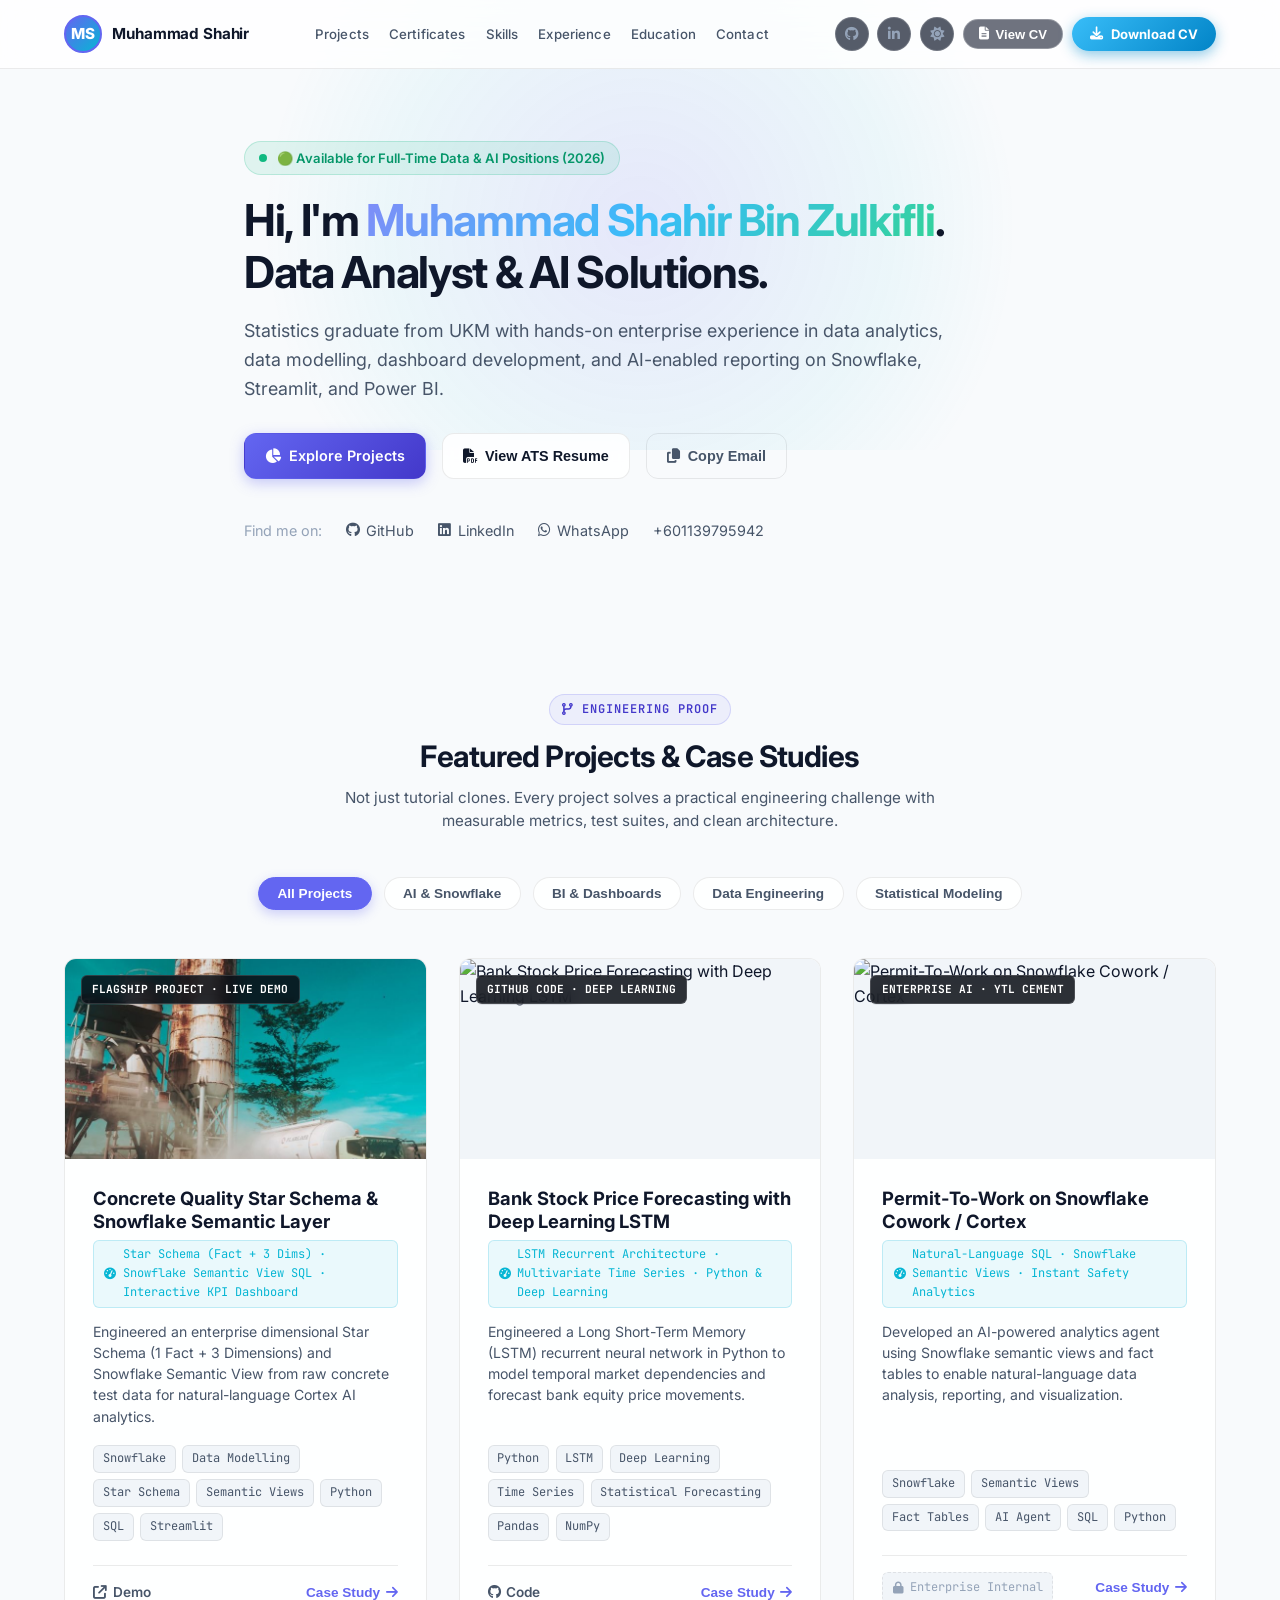
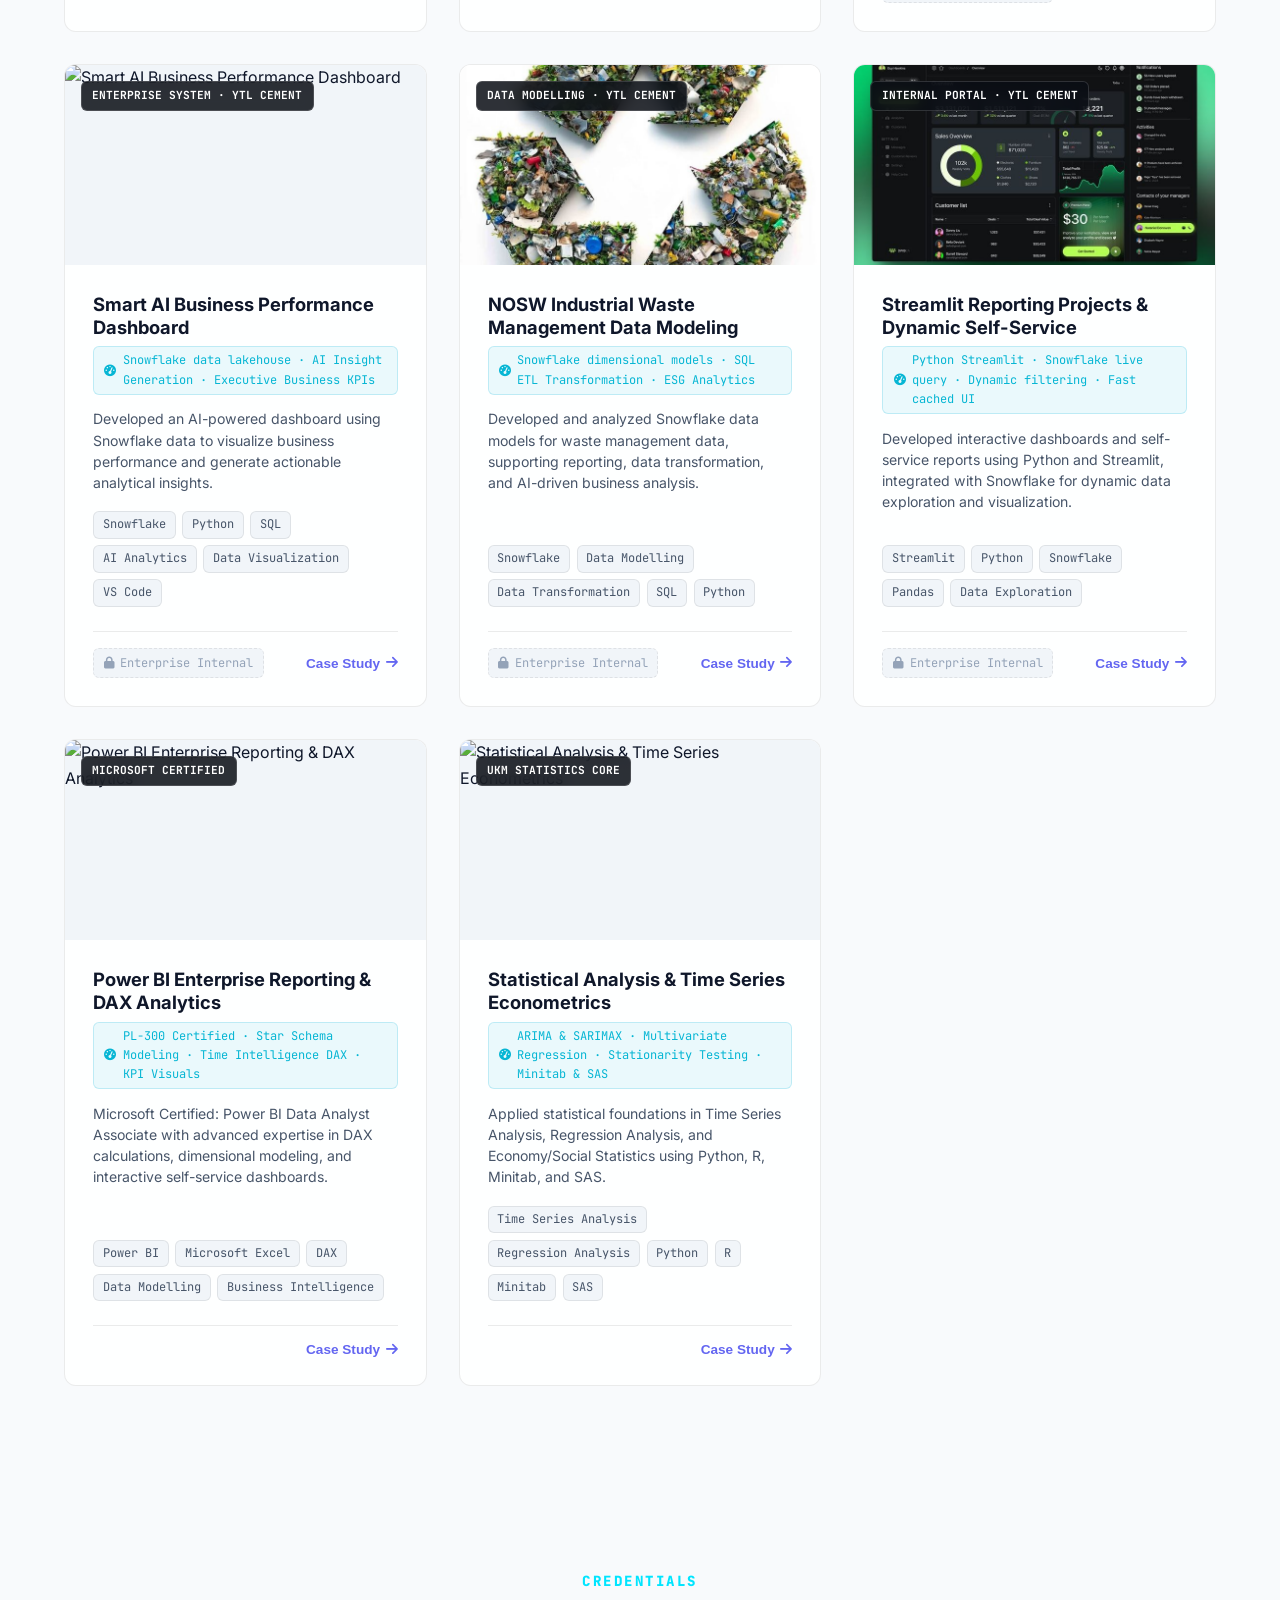
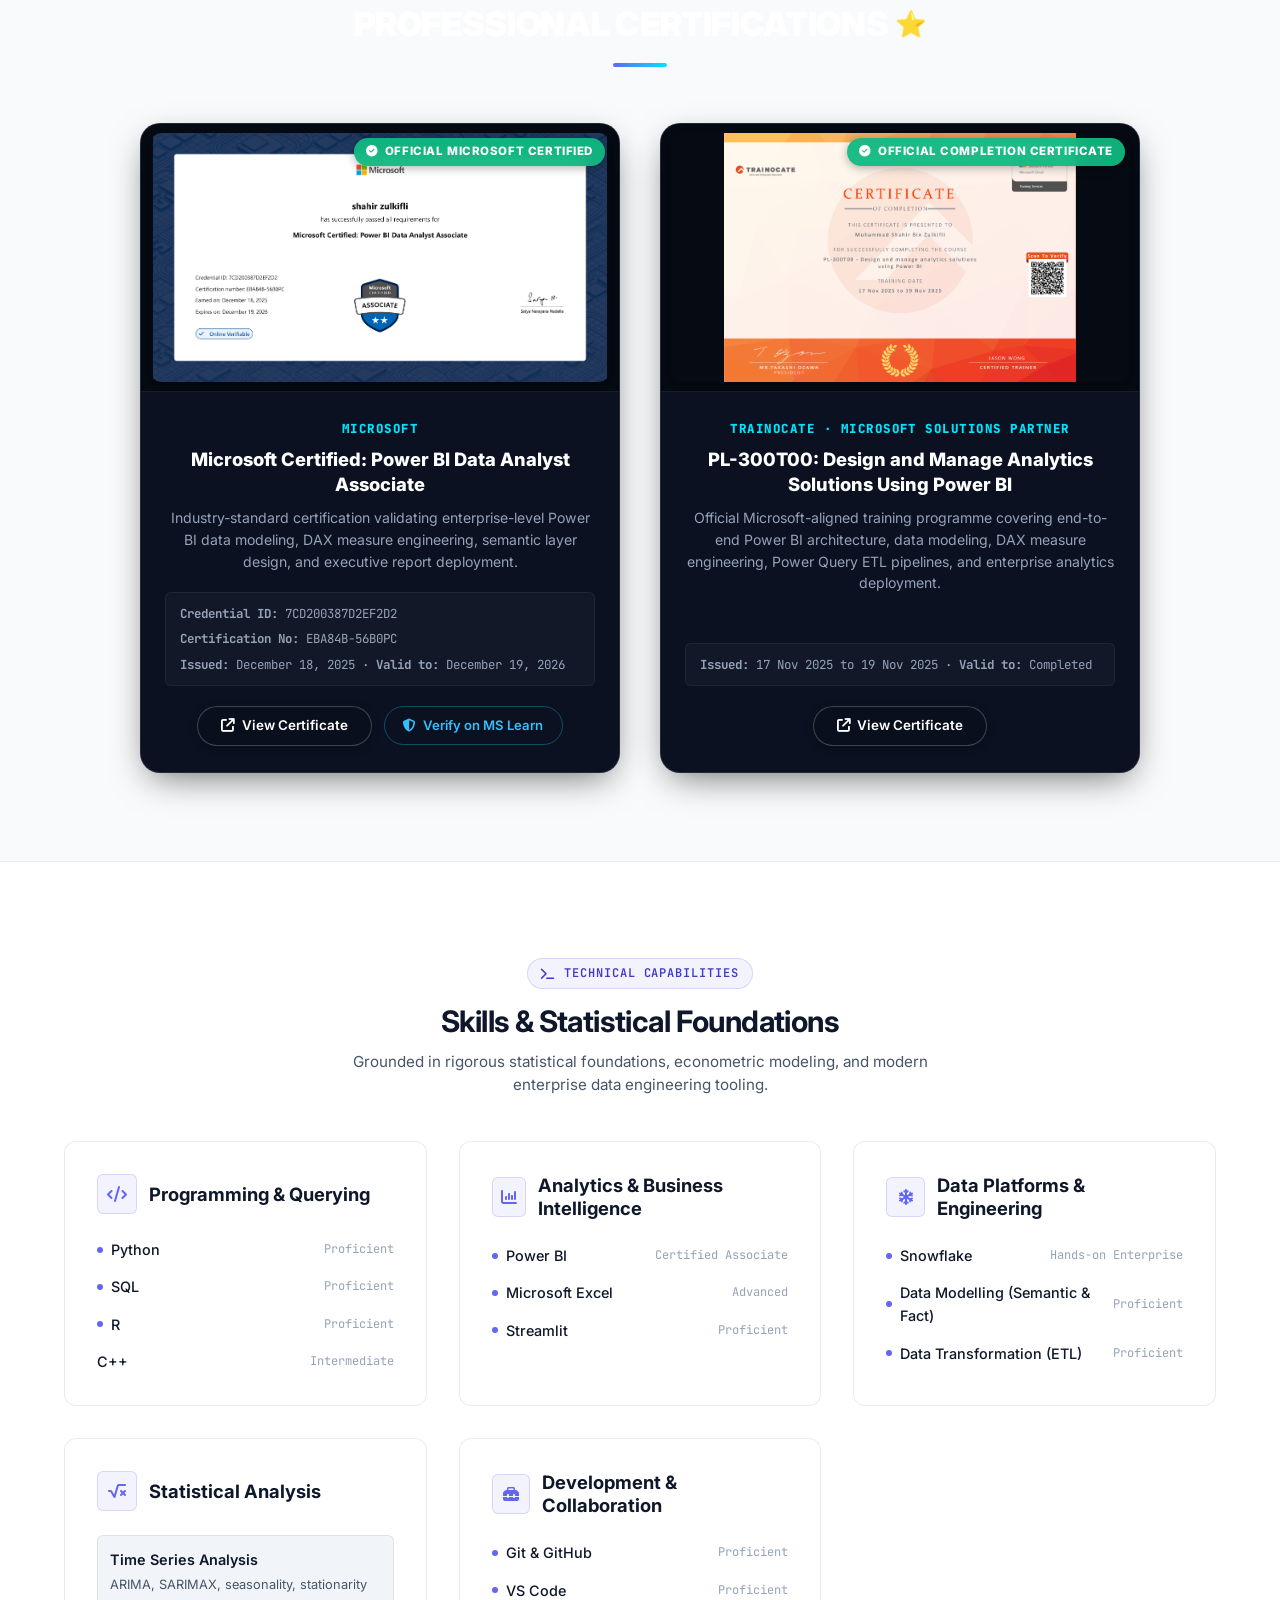
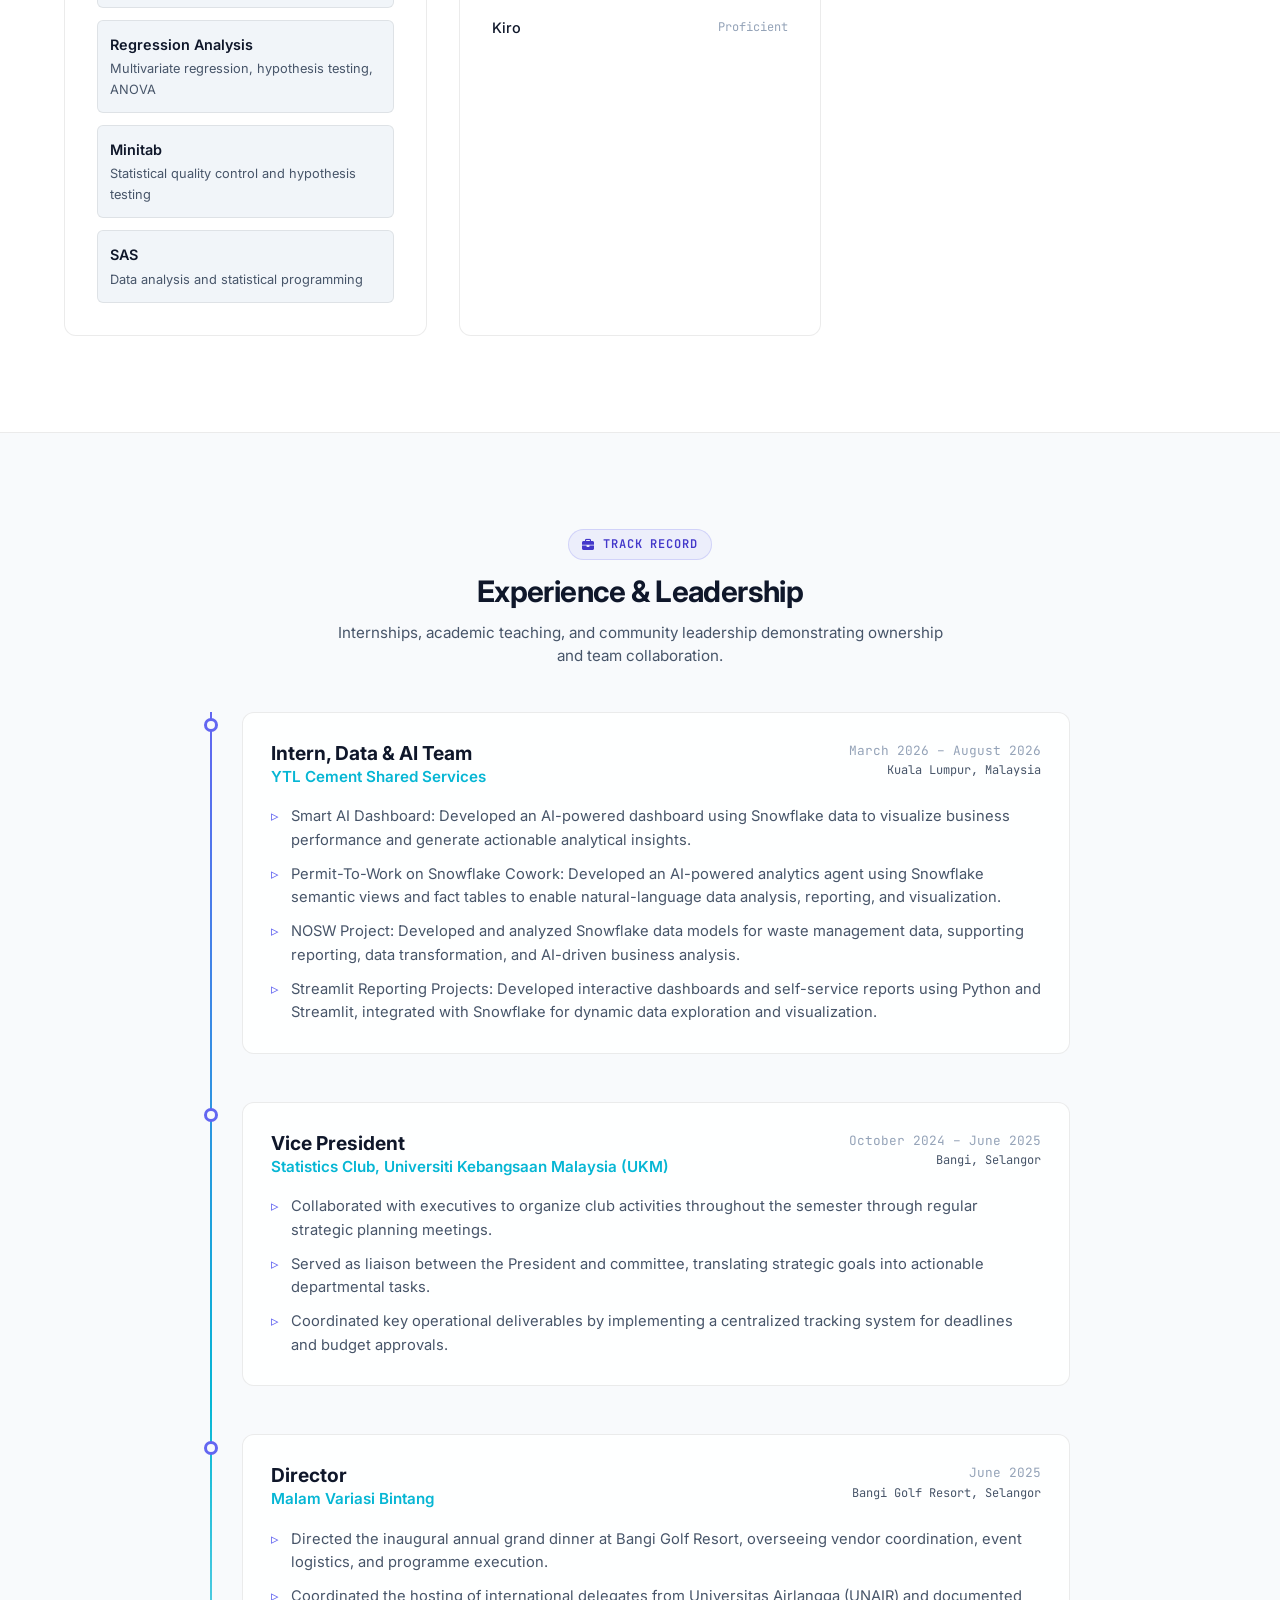
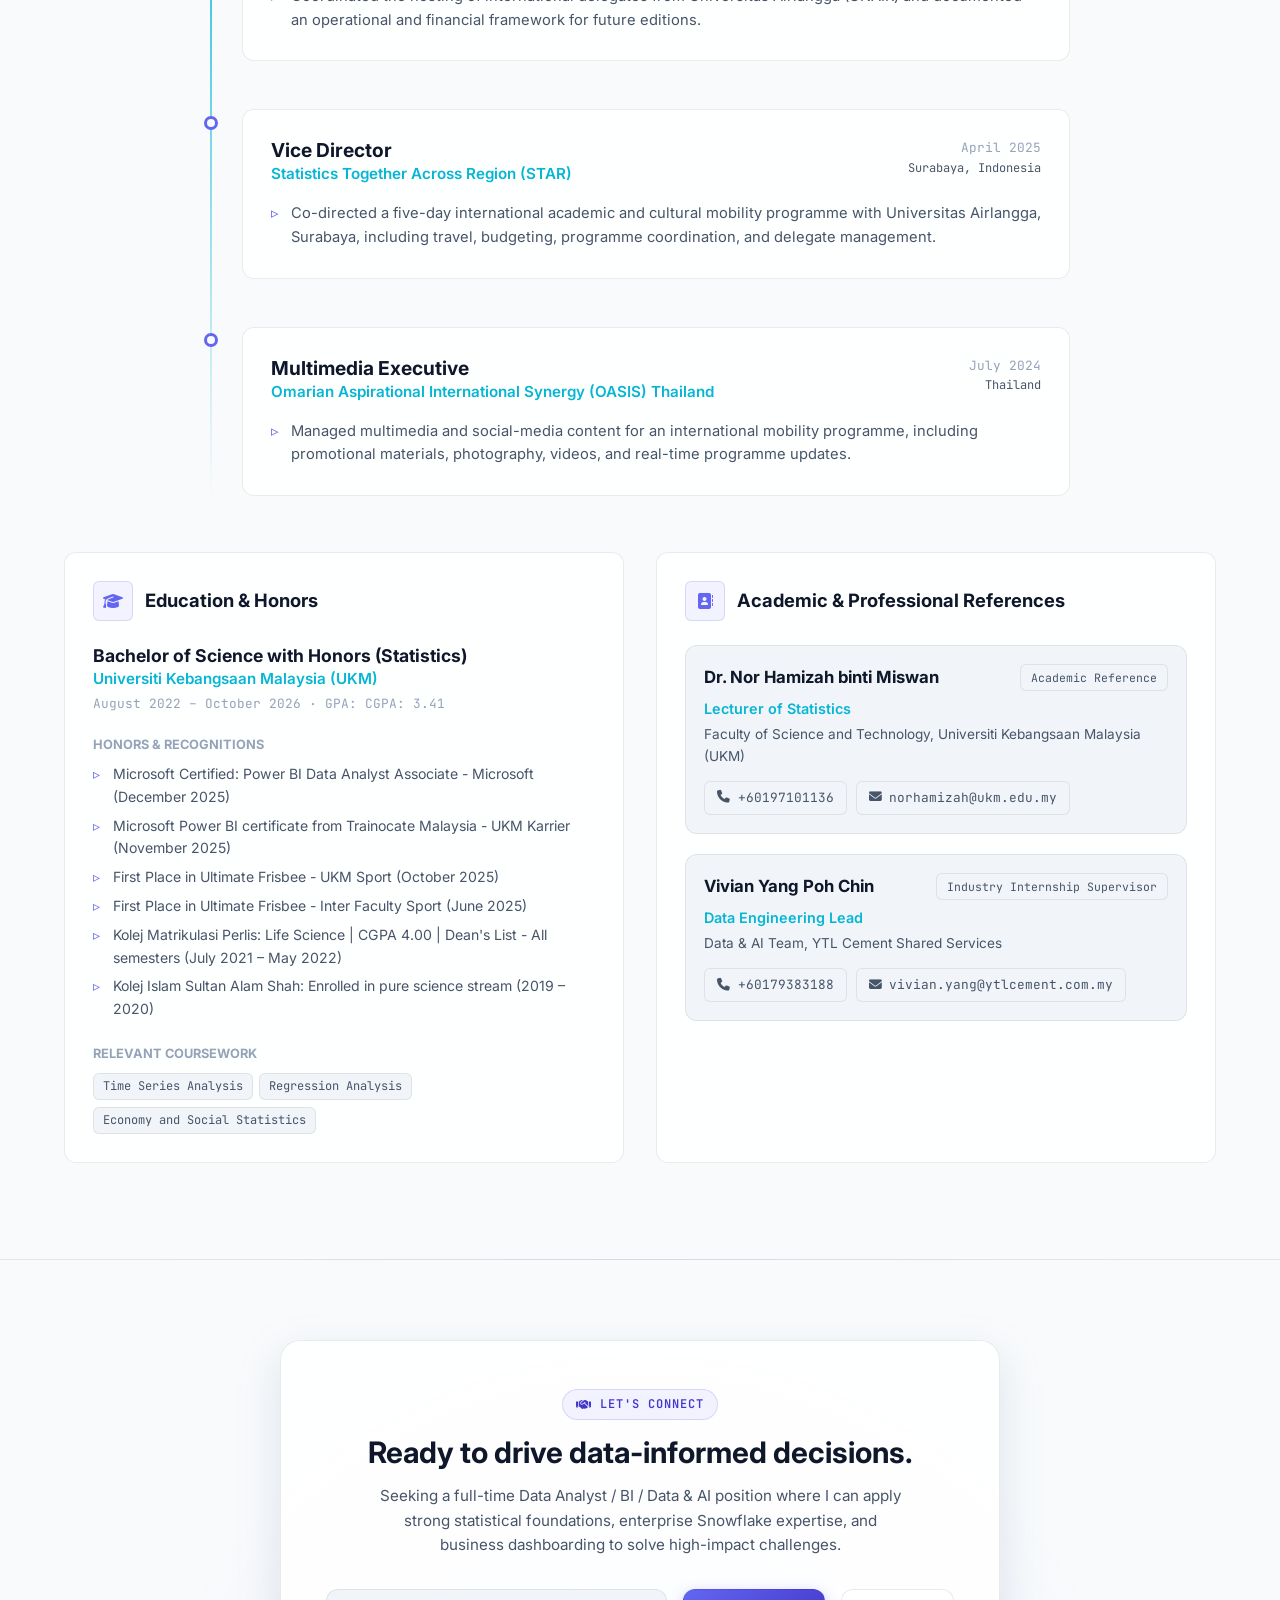
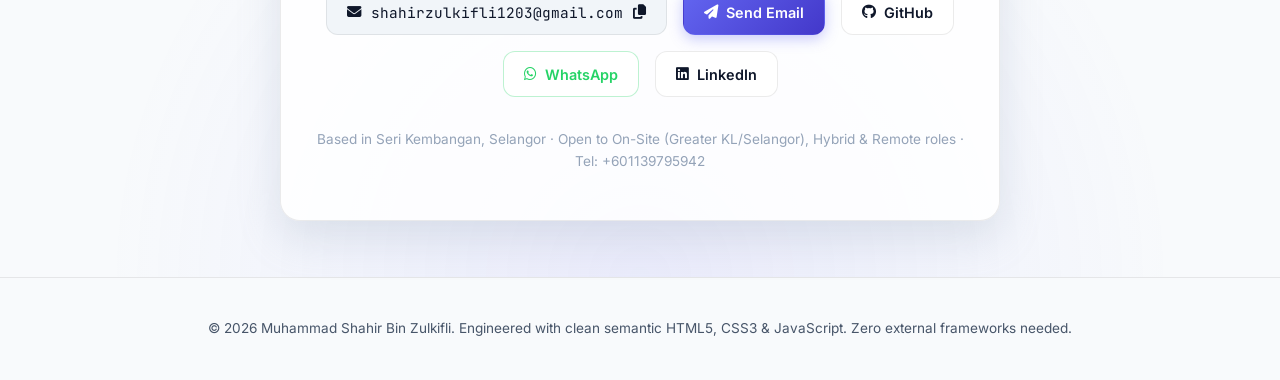
==== index.html @ eb7e62d8 "Add files via upload" ====
<!DOCTYPE html>
<html lang="en" data-theme="dark">
<head>
  <meta charset="UTF-8">
  <meta name="viewport" content="width=device-width, initial-scale=1.0">
  <meta name="description" content="Portfolio of Muhammad Shahir — UKM Statistics Graduate specializing in Data Analytics, Snowflake Data Modeling, Power BI, and AI Solutions.">
  <meta name="author" content="Muhammad Shahir Bin Zulkifli">
  <title>Muhammad Shahir Bin Zulkifli | Data Analyst & AI Specialist Portfolio</title>
  
  <!-- Inline Modern Favicon -->
  <link rel="icon" href="data:image/svg+xml,<svg xmlns='http://www.w3.org/2000/svg' viewBox='0 0 100 100'><text y='.9em' font-size='90'>📊</text></svg>">
  
  <!-- Google Fonts: Inter & JetBrains Mono -->
  <link rel="preconnect" href="https://fonts.googleapis.com">
  <link rel="preconnect" href="https://fonts.gstatic.com" crossorigin>
  <link href="https://fonts.googleapis.com/css2?family=Inter:wght@400;500;600;700;800&family=JetBrains+Mono:wght@400;600;700&display=swap" rel="stylesheet">
  
  <!-- FontAwesome Icons -->
  <link rel="stylesheet" href="https://cdnjs.cloudflare.com/ajax/libs/font-awesome/6.5.1/css/all.min.css">
  
  <!-- Custom Stylesheet -->
  <link rel="stylesheet" href="css/style.css?v=20260904_12">
</head>
<body>
  <!-- Ambient background glow -->
  <div class="ambient-glow"></div>

  <!-- Navigation Bar -->
  <header class="navbar">
    <div class="container nav-container">
      <a href="#" class="brand-logo" id="brand-link">
        <div style="width: 38px; height: 38px; border-radius: 50%; background: linear-gradient(135deg, var(--accent-primary), var(--accent-secondary)); display: flex; align-items: center; justify-content: center; font-weight: 800; font-size: 0.95rem; color: #fff; border: 2px solid var(--accent-primary);" id="nav-avatar-box">MS</div>
        <span id="nav-brand-name">Muhammad Shahir</span>
      </a>

      <nav>
        <ul class="nav-links">
          <li><a href="#projects" class="nav-link">Projects</a></li>
          <li><a href="#certificates" class="nav-link">Certificates</a></li>
          <li><a href="#skills" class="nav-link">Skills</a></li>
          <li><a href="#experience" class="nav-link">Experience</a></li>
          <li><a href="#education" class="nav-link">Education</a></li>
          <li><a href="#contact" class="nav-link">Contact</a></li>
        </ul>
      </nav>

      <div class="nav-actions">
        <a href="https://github.com/shahirzlkfli" target="_blank" rel="noopener noreferrer" class="nav-circle-btn" title="GitHub Profile" aria-label="GitHub">
          <i class="fa-brands fa-github"></i>
        </a>
        <a href="https://www.linkedin.com/in/muhammadshahir" target="_blank" rel="noopener noreferrer" class="nav-circle-btn" title="LinkedIn Profile" aria-label="LinkedIn">
          <i class="fa-brands fa-linkedin-in"></i>
        </a>
        <button class="nav-circle-btn theme-toggle-btn" id="theme-toggle" title="Toggle Light/Dark Theme" aria-label="Toggle Theme">
          <i class="fa-solid fa-moon" id="theme-icon"></i>
        </button>
        <button class="btn-nav-outline" id="nav-resume-btn" title="View Official Resume PDF">
          <i class="fa-solid fa-file-lines"></i>
          <span>View CV</span>
        </button>
        <a href="assets/Muhammad_Shahir_Resume.pdf" download="Muhammad_Shahir_Resume.pdf" class="btn-download-cv" title="Download Original Resume PDF">
          <i class="fa-solid fa-download"></i>
          <span>Download CV</span>
        </a>
      </div>
    </div>
  </header>

  <!-- Main Content -->
  <main>
    <!-- HERO SECTION -->
    <section class="hero-section" id="about">
      <div class="container hero-grid">
        <!-- Hero Left / Bio -->
        <div class="hero-content">
          <div class="status-pill">
            <span class="pulse-dot"></span>
            <span id="hero-status">Actively interviewing for 2026 roles</span>
          </div>

          <h1 class="hero-title">
            Hi, I'm <span class="text-gradient" id="hero-name">Muhammad Shahir</span>.<br>
            Data Analyst & AI Solutions.
          </h1>

          <p class="hero-tagline" id="hero-tagline">
            Statistics graduate from Universiti Kebangsaan Malaysia (UKM) with enterprise experience at YTL Cement. Specializing in Snowflake Cortex AI agents, Streamlit web analytics, Power BI dashboards, and statistical forecasting.
          </p>

          <div class="hero-ctas">
            <a href="#projects" class="btn btn-primary">
              <i class="fa-solid fa-chart-pie"></i>
              <span>Explore Projects</span>
            </a>
            <button class="btn btn-secondary" id="hero-resume-btn">
              <i class="fa-solid fa-file-pdf"></i>
              <span>View ATS Resume</span>
            </button>
            <button class="btn btn-outline" id="hero-copy-email-btn" title="Copy email address">
              <i class="fa-solid fa-copy"></i>
              <span id="hero-email-label">Copy Email</span>
            </button>
          </div>

          <div class="quick-links">
            <span>Find me on:</span>
            <a href="https://github.com/shahirzlkfli" target="_blank" rel="noopener noreferrer" class="quick-link-item" id="link-github">
              <i class="fa-brands fa-github"></i> GitHub
            </a>
            <a href="https://www.linkedin.com/in/muhammadshahir" target="_blank" rel="noopener noreferrer" class="quick-link-item" id="link-linkedin">
              <i class="fa-brands fa-linkedin"></i> LinkedIn
            </a>
            <a href="https://wa.me/601139795942" target="_blank" rel="noopener noreferrer" class="quick-link-item" id="link-whatsapp">
              <i class="fa-brands fa-whatsapp"></i> WhatsApp
            </a>
            <a href="tel:+601139795942" class="quick-link-item" id="link-phone">
              <i class="fa-solid fa-phone"></i> +601139795942
            </a>
          </div>
        </div>
      </div>
    </section>

    <!-- FEATURED PROJECTS & CASE STUDIES -->
    <section class="projects-section" id="projects">
      <div class="container">
        <div class="section-header">
          <div class="section-tag">
            <i class="fa-solid fa-code-branch"></i>
            <span>Engineering Proof</span>
          </div>
          <h2 class="section-title">Featured Projects & Case Studies</h2>
          <p class="section-subtitle">
            Not just tutorial clones. Every project solves a practical engineering challenge with measurable metrics, test suites, and clean architecture.
          </p>
        </div>

        <!-- Filter Bar -->
        <div class="filter-bar" id="project-filters">
          <button class="filter-btn active" data-filter="all">All Projects</button>
          <button class="filter-btn" data-filter="AI & Snowflake">AI & Snowflake</button>
          <button class="filter-btn" data-filter="BI & Dashboards">BI & Dashboards</button>
          <button class="filter-btn" data-filter="Data Engineering">Data Engineering</button>
          <button class="filter-btn" data-filter="Statistical Modeling">Statistical Modeling</button>
        </div>

        <!-- Projects Grid -->
        <div class="projects-grid" id="projects-container">
          <!-- Populated by JS -->
        </div>
      </div>
    </section>

    <!-- PROFESSIONAL CERTIFICATIONS ⭐ (MATCHING REFERENCE UI) -->
    <section class="certificates-section" id="certificates">
      <div class="container">
        <div class="cert-section-header">
          <span class="cert-pretitle">CREDENTIALS</span>
          <h2 class="cert-main-title">
            PROFESSIONAL CERTIFICATIONS <span class="cert-star-icon">⭐</span>
          </h2>
          <div class="cert-title-underline"></div>
        </div>

        <div class="cert-cards-grid" id="certifications-container">
          <!-- Populated by JS -->
        </div>
      </div>
    </section>

    <!-- SKILLS MATRIX -->
    <section class="skills-section" id="skills">
      <div class="container">
        <div class="section-header">
          <div class="section-tag">
            <i class="fa-solid fa-terminal"></i>
            <span>Technical Capabilities</span>
          </div>
          <h2 class="section-title">Skills & Statistical Foundations</h2>
          <p class="section-subtitle">
            Grounded in rigorous statistical foundations, econometric modeling, and modern enterprise data engineering tooling.
          </p>
        </div>

        <div class="skills-grid" id="skills-container">
          <!-- Populated by JS -->
        </div>
      </div>
    </section>

    <!-- EXPERIENCE & TIMELINE -->
    <section class="experience-section" id="experience">
      <div class="container">
        <div class="section-header">
          <div class="section-tag">
            <i class="fa-solid fa-briefcase"></i>
            <span>Track Record</span>
          </div>
          <h2 class="section-title">Experience & Leadership</h2>
          <p class="section-subtitle">
            Internships, academic teaching, and community leadership demonstrating ownership and team collaboration.
          </p>
        </div>

        <div class="timeline" id="experience-timeline">
          <!-- Populated by JS -->
        </div>

        <!-- Education & Professional References Bento -->
        <div class="edu-rec-grid" id="education">
          <!-- Education Card -->
          <div class="edu-card" id="education-card">
            <!-- Populated by JS -->
          </div>

          <!-- Professional References Card -->
          <div class="rec-card" id="references-card">
            <!-- Populated by JS -->
          </div>
        </div>
      </div>
    </section>

    <!-- CONTACT SECTION -->
    <section class="contact-section" id="contact">
      <div class="container">
        <div class="contact-box">
          <div class="section-tag">
            <i class="fa-solid fa-handshake"></i>
            <span>Let's Connect</span>
          </div>
          <h2 class="contact-title">Ready to drive data-informed decisions.</h2>
          <p class="contact-text">
            Seeking a full-time Data Analyst / BI / Data & AI position where I can apply strong statistical foundations, enterprise Snowflake expertise, and business dashboarding to solve high-impact challenges.
          </p>

          <div class="contact-action-bar">
            <div class="email-copy-badge" id="contact-email-badge">
              <i class="fa-solid fa-envelope"></i>
              <span id="contact-email-text">shahirzulkifli1203@gmail.com</span>
              <i class="fa-solid fa-copy" title="Copy to clipboard"></i>
            </div>

            <a href="mailto:shahirzulkifli1203@gmail.com" class="btn btn-primary" id="direct-email-btn">
              <i class="fa-solid fa-paper-plane"></i>
              <span>Send Email</span>
            </a>

            <a href="https://github.com/shahirzlkfli" target="_blank" rel="noopener noreferrer" class="btn btn-secondary" id="contact-github-btn">
              <i class="fa-brands fa-github"></i>
              <span>GitHub</span>
            </a>

            <a href="https://wa.me/601139795942" target="_blank" rel="noopener noreferrer" class="btn btn-secondary" id="contact-whatsapp-btn" style="border-color: rgba(37, 211, 102, 0.3); color: #25D366;">
              <i class="fa-brands fa-whatsapp"></i>
              <span>WhatsApp</span>
            </a>

            <a href="https://www.linkedin.com/in/muhammadshahir" target="_blank" rel="noopener noreferrer" class="btn btn-secondary" id="contact-linkedin-btn">
              <i class="fa-brands fa-linkedin"></i>
              <span>LinkedIn</span>
            </a>
          </div>

          <p style="font-size: 0.85rem; color: var(--text-muted);">
            Based in Seri Kembangan, Selangor · Open to On-Site (Greater KL/Selangor), Hybrid & Remote roles · Tel: +601139795942
          </p>
        </div>
      </div>
    </section>
  </main>

  <!-- FOOTER -->
  <footer class="footer">
    <div class="container">
      <p>© <span id="current-year">2026</span> <span id="footer-name">Muhammad Shahir</span>. Engineered with clean semantic HTML5, CSS3 & JavaScript. Zero external frameworks needed.</p>
    </div>
  </footer>

  <!-- CASE STUDY DEEP DIVE MODAL -->
  <div class="modal-overlay" id="case-study-modal" role="dialog" aria-modal="true" aria-labelledby="modal-title">
    <div class="modal-content">
      <button class="modal-close-btn" id="modal-close-btn" aria-label="Close modal">
        <i class="fa-solid fa-xmark"></i>
      </button>

      <div class="modal-tag" id="modal-tag">Flagship Project Case Study</div>
      <h3 class="modal-title" id="modal-title">Project Title</h3>

      <div class="modal-links">
        <a href="#" target="_blank" rel="noopener noreferrer" class="btn btn-primary btn-sm" id="modal-demo-btn">
          <i class="fa-solid fa-arrow-up-right-from-square"></i>
          <span>Live Demo</span>
        </a>
        <a href="#" target="_blank" rel="noopener noreferrer" class="btn btn-secondary btn-sm" id="modal-github-btn">
          <i class="fa-brands fa-github"></i>
          <span>Source Code</span>
        </a>
      </div>

      <!-- Problem & Solution -->
      <div class="case-study-block">
        <h4 class="case-study-heading"><i class="fa-solid fa-circle-exclamation" style="color: var(--accent-amber);"></i> The Problem</h4>
        <p class="case-study-text" id="modal-problem"></p>
      </div>

      <div class="case-study-block">
        <h4 class="case-study-heading"><i class="fa-solid fa-lightbulb" style="color: var(--accent-success);"></i> The Technical Solution</h4>
        <p class="case-study-text" id="modal-solution"></p>
      </div>

      <!-- Business Impact ("So What?" Factor) -->
      <div class="impact-highlight-box" id="modal-impact-box" style="display: none;">
        <div class="impact-highlight-title"><i class="fa-solid fa-bullseye"></i> Business Impact ("So What?" Factor)</div>
        <div class="impact-highlight-desc" id="modal-impact-text"></div>
      </div>

      <!-- System Architecture & Flow Diagram -->
      <div class="case-study-block">
        <h4 class="case-study-heading"><i class="fa-solid fa-network-wired" style="color: var(--accent-primary);"></i> System Architecture & Pipeline Flow</h4>
        <div id="modal-diagram-container"></div>
        <ul class="case-study-list" id="modal-architecture"></ul>
      </div>

      <!-- Technical Challenges & Trade-offs -->
      <div class="case-study-block">
        <h4 class="case-study-heading"><i class="fa-solid fa-wrench" style="color: var(--accent-secondary);"></i> Key Engineering Challenges Solved</h4>
        <ul class="case-study-list" id="modal-challenges"></ul>
      </div>

      <!-- Measurable Metrics & Results -->
      <div class="case-study-block">
        <h4 class="case-study-heading"><i class="fa-solid fa-chart-line" style="color: var(--accent-success);"></i> Measurable Outcomes & Metrics</h4>
        <ul class="case-study-list" id="modal-metrics"></ul>
      </div>
    </div>
  </div>

  <!-- PDF RESUME MODAL (OFFICIAL RESUME ONLY) -->
  <div class="modal-overlay" id="resume-modal" role="dialog" aria-modal="true" aria-labelledby="resume-modal-title">
    <div class="modal-content" style="max-width: 950px; width: 95%; max-height: 92vh; display: flex; flex-direction: column;">
      <button class="modal-close-btn" id="resume-close-btn" aria-label="Close modal">
        <i class="fa-solid fa-xmark"></i>
      </button>

      <div style="display: flex; justify-content: space-between; align-items: center; margin-bottom: 0.85rem; flex-wrap: wrap; gap: 0.75rem;">
        <div>
          <div class="modal-tag"><i class="fa-solid fa-file-pdf"></i> Official Curriculum Vitae</div>
          <h3 class="modal-title" id="resume-modal-title" style="margin-bottom: 0;">Muhammad Shahir — Official Resume</h3>
        </div>
        
        <div style="display: flex; gap: 0.5rem; flex-wrap: wrap;">
          <a href="assets/Muhammad_Shahir_Resume.pdf" download="Muhammad_Shahir_Resume.pdf" class="btn btn-primary btn-sm" id="download-active-pdf-btn">
            <i class="fa-solid fa-download"></i>
            <span>Download Resume</span>
          </a>
          <a href="assets/Muhammad_Shahir_Resume.pdf" target="_blank" rel="noopener noreferrer" class="btn btn-secondary btn-sm" id="open-new-tab-btn">
            <i class="fa-solid fa-arrow-up-right-from-square"></i>
            <span>Open in New Tab</span>
          </a>
        </div>
      </div>

      <!-- Native PDF Viewer Frame -->
      <div style="flex: 1; min-height: 550px; background: #0f172a; border-radius: var(--radius-md); overflow: hidden; border: 1px solid var(--border-subtle); box-shadow: var(--shadow-md);">
        <iframe src="assets/Muhammad_Shahir_Resume.pdf" id="resume-pdf-frame" style="width: 100%; height: 72vh; border: none; display: block; background: #fff;"></iframe>
      </div>
    </div>
  </div>

  <!-- Toast Container -->
  <div class="toast-container" id="toast-container"></div>

  <!-- Scripts -->
  <script src="js/portfolio-data.js?v=20260904_12"></script>
  <script src="js/app.js?v=20260904_12"></script>
</body>
</html>
---- css/style.css ----
/* ==========================================================================
   FRESH GRADUATE HIGH-IMPACT PORTFOLIO STYLESHEET
   Engineered for Recruiter UX, Performance, and Clean Modern Aesthetics
   ========================================================================== */

:root {
  /* Color Palette - Dark Theme (Default) */
  --bg-primary: #0a0d14;
  --bg-secondary: #101623;
  --bg-card: rgba(18, 24, 38, 0.75);
  --bg-card-hover: rgba(28, 38, 60, 0.85);
  --bg-elevated: #1a2234;
  --border-subtle: rgba(255, 255, 255, 0.08);
  --border-focus: rgba(99, 102, 241, 0.5);
  
  --text-primary: #f8fafc;
  --text-secondary: #94a3b8;
  --text-muted: #64748b;
  
  --accent-primary: #6366f1; /* Indigo */
  --accent-primary-hover: #4f46e5;
  --accent-secondary: #06b6d4; /* Cyan */
  --accent-success: #10b981; /* Emerald */
  --accent-amber: #f59e0b;
  
  --badge-bg: rgba(99, 102, 241, 0.12);
  --badge-border: rgba(99, 102, 241, 0.25);
  --badge-text: #a5b4fc;
  
  --success-badge-bg: rgba(16, 185, 129, 0.12);
  --success-badge-border: rgba(16, 185, 129, 0.28);
  --success-badge-text: #34d399;

  --shadow-sm: 0 2px 8px rgba(0, 0, 0, 0.3);
  --shadow-md: 0 8px 24px rgba(0, 0, 0, 0.4);
  --shadow-lg: 0 16px 40px rgba(0, 0, 0, 0.6);
  --shadow-glow: 0 0 35px rgba(99, 102, 241, 0.15);

  --font-sans: 'Inter', -apple-system, BlinkMacSystemFont, 'Segoe UI', Roboto, Helvetica, Arial, sans-serif;
  --font-mono: 'JetBrains Mono', 'Fira Code', 'SF Mono', Consolas, monospace;
  
  --radius-sm: 6px;
  --radius-md: 12px;
  --radius-lg: 20px;
  --radius-full: 9999px;
  
  --transition: all 0.25s cubic-bezier(0.16, 1, 0.3, 1);
}

[data-theme="light"] {
  /* Light Theme */
  --bg-primary: #f8fafc;
  --bg-secondary: #ffffff;
  --bg-card: rgba(255, 255, 255, 0.85);
  --bg-card-hover: rgba(241, 245, 249, 0.95);
  --bg-elevated: #f1f5f9;
  --border-subtle: rgba(0, 0, 0, 0.08);
  --border-focus: rgba(99, 102, 241, 0.4);
  
  --text-primary: #0f172a;
  --text-secondary: #475569;
  --text-muted: #94a3b8;
  
  --badge-bg: rgba(99, 102, 241, 0.08);
  --badge-border: rgba(99, 102, 241, 0.2);
  --badge-text: #4338ca;

  --success-badge-bg: rgba(16, 185, 129, 0.1);
  --success-badge-border: rgba(16, 185, 129, 0.2);
  --success-badge-text: #059669;

  --shadow-sm: 0 2px 8px rgba(0, 0, 0, 0.04);
  --shadow-md: 0 8px 24px rgba(148, 163, 184, 0.15);
  --shadow-lg: 0 16px 40px rgba(148, 163, 184, 0.25);
  --shadow-glow: 0 0 35px rgba(99, 102, 241, 0.08);
}

/* Base Resets */
*, *::before, *::after {
  box-sizing: border-box;
  margin: 0;
  padding: 0;
}

html {
  scroll-behavior: smooth;
  font-size: 16px;
}

body {
  font-family: var(--font-sans);
  background-color: var(--bg-primary);
  color: var(--text-primary);
  line-height: 1.6;
  transition: background-color 0.3s ease, color 0.3s ease;
  overflow-x: hidden;
  -webkit-font-smoothing: antialiased;
}

/* Background Ambient Glow */
.ambient-glow {
  position: fixed;
  top: 0;
  left: 50%;
  transform: translateX(-50%);
  width: 900px;
  height: 450px;
  background: radial-gradient(circle, rgba(99, 102, 241, 0.12) 0%, rgba(6, 182, 212, 0.05) 50%, transparent 75%);
  pointer-events: none;
  z-index: 0;
}

/* Container */
.container {
  max-width: 1200px;
  margin: 0 auto;
  padding: 0 1.5rem;
  position: relative;
  z-index: 1;
}

/* Typography Helpers */
h1, h2, h3, h4, h5 {
  font-weight: 700;
  line-height: 1.25;
  color: var(--text-primary);
}

p {
  color: var(--text-secondary);
}

a {
  color: inherit;
  text-decoration: none;
  transition: var(--transition);
}

/* Section Header */
.section-header {
  text-align: center;
  margin-bottom: 2.75rem;
}

.section-tag {
  display: inline-flex;
  align-items: center;
  gap: 0.5rem;
  font-family: var(--font-mono);
  font-size: 0.75rem;
  font-weight: 600;
  text-transform: uppercase;
  letter-spacing: 0.08em;
  padding: 0.3rem 0.8rem;
  background: var(--badge-bg);
  border: 1px solid var(--badge-border);
  color: var(--badge-text);
  border-radius: var(--radius-full);
  margin-bottom: 0.85rem;
}

.section-title {
  font-size: 1.85rem;
  letter-spacing: -0.02em;
  margin-bottom: 0.65rem;
}

.section-subtitle {
  font-size: 0.95rem;
  line-height: 1.55;
  max-width: 620px;
  margin: 0 auto;
}

/* ==========================================================================
   NAVIGATION
   ========================================================================== */
.navbar {
  position: sticky;
  top: 0;
  z-index: 100;
  backdrop-filter: blur(16px);
  -webkit-backdrop-filter: blur(16px);
  background: rgba(10, 13, 20, 0.75);
  border-bottom: 1px solid var(--border-subtle);
  transition: var(--transition);
}

[data-theme="light"] .navbar {
  background: rgba(255, 255, 255, 0.8);
}

.nav-container {
  display: flex;
  align-items: center;
  justify-content: space-between;
  height: 4.25rem;
}

.brand-logo {
  display: flex;
  align-items: center;
  gap: 0.65rem;
  font-weight: 700;
  font-size: 0.95rem;
  letter-spacing: -0.01em;
  white-space: nowrap;
  flex-shrink: 0;
}

.brand-avatar {
  width: 36px;
  height: 36px;
  border-radius: var(--radius-full);
  object-fit: cover;
  border: 2px solid var(--accent-primary);
}

.nav-links {
  display: flex;
  align-items: center;
  gap: 1.25rem;
  list-style: none;
  flex-shrink: 1;
}

.nav-link {
  font-size: 0.83rem;
  font-weight: 500;
  color: var(--text-secondary);
  white-space: nowrap;
  letter-spacing: 0.01em;
}

.nav-link:hover, .nav-link.active {
  color: var(--text-primary);
}

.nav-actions {
  display: flex;
  align-items: center;
  gap: 0.55rem;
  flex-shrink: 0;
}

/* Buttons */
.btn {
  display: inline-flex;
  align-items: center;
  justify-content: center;
  gap: 0.5rem;
  padding: 0.65rem 1.25rem;
  font-size: 0.9rem;
  font-weight: 600;
  border-radius: var(--radius-md);
  border: 1px solid transparent;
  cursor: pointer;
  transition: var(--transition);
}

.btn-primary {
  background: linear-gradient(135deg, var(--accent-primary) 0%, #4338ca 100%);
  color: #ffffff;
  box-shadow: 0 4px 14px rgba(99, 102, 241, 0.35);
}

.btn-primary:hover {
  transform: translateY(-2px);
  box-shadow: 0 6px 20px rgba(99, 102, 241, 0.45);
}

.btn-secondary {
  background: var(--bg-card);
  border-color: var(--border-subtle);
  color: var(--text-primary);
  backdrop-filter: blur(8px);
}

.btn-secondary:hover {
  background: var(--bg-card-hover);
  border-color: var(--border-focus);
  transform: translateY(-2px);
}

.btn-outline {
  background: transparent;
  border-color: var(--border-subtle);
  color: var(--text-secondary);
}

.btn-outline:hover {
  border-color: var(--text-primary);
  color: var(--text-primary);
}

.theme-toggle-btn {
  background: var(--bg-card);
  border: 1px solid var(--border-subtle);
  width: 40px;
  height: 40px;
  border-radius: var(--radius-full);
  display: flex;
  align-items: center;
  justify-content: center;
  cursor: pointer;
  color: var(--text-secondary);
  transition: var(--transition);
}

.theme-toggle-btn:hover {
  color: var(--text-primary);
  border-color: var(--border-focus);
  transform: rotate(15deg);
}

/* ==========================================================================
   HERO SECTION
   ========================================================================== */
.hero-section {
  padding: 4.5rem 0 3.5rem;
}

.hero-grid {
  display: block;
  max-width: 840px;
}

.status-pill {
  display: inline-flex;
  align-items: center;
  gap: 0.6rem;
  background: var(--success-badge-bg);
  border: 1px solid var(--success-badge-border);
  color: var(--success-badge-text);
  font-size: 0.82rem;
  font-weight: 600;
  padding: 0.35rem 0.9rem;
  border-radius: var(--radius-full);
  margin-bottom: 1.25rem;
}

.pulse-dot {
  width: 8px;
  height: 8px;
  background: #10b981;
  border-radius: var(--radius-full);
  box-shadow: 0 0 0 0 rgba(16, 185, 129, 0.7);
  animation: pulse 2s infinite;
}

@keyframes pulse {
  0% { transform: scale(0.95); box-shadow: 0 0 0 0 rgba(16, 185, 129, 0.7); }
  70% { transform: scale(1); box-shadow: 0 0 0 8px rgba(16, 185, 129, 0); }
  100% { transform: scale(0.95); box-shadow: 0 0 0 0 rgba(16, 185, 129, 0); }
}

.hero-title {
  font-size: 2.75rem;
  letter-spacing: -0.03em;
  line-height: 1.18;
  margin-bottom: 1.15rem;
}

.text-gradient {
  background: linear-gradient(135deg, #818cf8 0%, #38bdf8 50%, #34d399 100%);
  -webkit-background-clip: text;
  -webkit-text-fill-color: transparent;
}

.hero-tagline {
  font-size: 1.12rem;
  color: var(--text-secondary);
  margin-bottom: 1.85rem;
  max-width: 700px;
  line-height: 1.6;
}

.hero-ctas {
  display: flex;
  flex-wrap: wrap;
  gap: 1rem;
  margin-bottom: 2.5rem;
}

.quick-links {
  display: flex;
  align-items: center;
  gap: 1.5rem;
  font-size: 0.9rem;
  color: var(--text-muted);
}

.quick-link-item {
  display: flex;
  align-items: center;
  gap: 0.4rem;
  color: var(--text-secondary);
  cursor: pointer;
}

.quick-link-item:hover {
  color: var(--accent-primary);
}

.tag-pill {
  font-family: var(--font-mono);
  font-size: 0.75rem;
  padding: 0.25rem 0.6rem;
  border-radius: var(--radius-sm);
  background: var(--bg-elevated);
  border: 1px solid var(--border-subtle);
  color: var(--text-secondary);
}

/* ==========================================================================
   PROJECTS SECTION & CASE STUDIES
   ========================================================================== */
.projects-section {
  padding: 6rem 0;
}

.filter-bar {
  display: flex;
  justify-content: center;
  flex-wrap: wrap;
  gap: 0.75rem;
  margin-bottom: 3rem;
}

.filter-btn {
  background: var(--bg-card);
  border: 1px solid var(--border-subtle);
  color: var(--text-secondary);
  padding: 0.5rem 1.15rem;
  font-size: 0.85rem;
  font-weight: 600;
  border-radius: var(--radius-full);
  cursor: pointer;
  transition: var(--transition);
}

.filter-btn:hover, .filter-btn.active {
  background: var(--accent-primary);
  border-color: var(--accent-primary);
  color: #ffffff;
  box-shadow: 0 4px 12px rgba(99, 102, 241, 0.3);
}

.projects-grid {
  display: grid;
  grid-template-columns: repeat(auto-fill, minmax(360px, 1fr));
  gap: 2rem;
}

.project-card {
  background: var(--bg-card);
  border: 1px solid var(--border-subtle);
  border-radius: var(--radius-md);
  overflow: hidden;
  transition: var(--transition);
  display: flex;
  flex-direction: column;
}

.project-card:hover {
  transform: translateY(-6px);
  border-color: var(--border-focus);
  box-shadow: var(--shadow-lg), var(--shadow-glow);
}

.project-thumbnail {
  position: relative;
  height: 200px;
  overflow: hidden;
  background: var(--bg-elevated);
}

.project-img {
  width: 100%;
  height: 100%;
  object-fit: cover;
  transition: transform 0.5s ease;
}

.project-card:hover .project-img {
  transform: scale(1.05);
}

.project-badge {
  position: absolute;
  top: 1rem;
  left: 1rem;
  font-family: var(--font-mono);
  font-size: 0.7rem;
  font-weight: 700;
  text-transform: uppercase;
  padding: 0.3rem 0.65rem;
  border-radius: var(--radius-sm);
  background: rgba(10, 13, 20, 0.85);
  backdrop-filter: blur(8px);
  border: 1px solid rgba(255, 255, 255, 0.15);
  color: #ffffff;
}

.project-content {
  padding: 1.75rem;
  display: flex;
  flex-direction: column;
  flex-grow: 1;
}

.project-title {
  font-size: 1.15rem;
  margin-bottom: 0.45rem;
}

.project-stats-banner {
  display: inline-flex;
  align-items: center;
  gap: 0.4rem;
  font-family: var(--font-mono);
  font-size: 0.75rem;
  color: var(--accent-secondary);
  background: rgba(6, 182, 212, 0.08);
  border: 1px solid rgba(6, 182, 212, 0.2);
  padding: 0.25rem 0.65rem;
  border-radius: var(--radius-sm);
  margin-bottom: 0.85rem;
}

.project-desc {
  font-size: 0.88rem;
  color: var(--text-secondary);
  margin-bottom: 1.15rem;
  line-height: 1.5;
}

.project-tech-stack {
  display: flex;
  flex-wrap: wrap;
  gap: 0.4rem;
  margin-bottom: 1.5rem;
  margin-top: auto;
}

.tech-tag {
  font-family: var(--font-mono);
  font-size: 0.75rem;
  padding: 0.2rem 0.55rem;
  border-radius: var(--radius-sm);
  background: var(--bg-elevated);
  border: 1px solid var(--border-subtle);
  color: var(--text-secondary);
}

.project-footer {
  display: flex;
  align-items: center;
  justify-content: space-between;
  padding-top: 1rem;
  border-top: 1px solid var(--border-subtle);
}

.project-links {
  display: flex;
  gap: 0.75rem;
}

.project-link-btn {
  font-size: 0.85rem;
  font-weight: 600;
  display: inline-flex;
  align-items: center;
  gap: 0.35rem;
  color: var(--text-secondary);
}

.project-link-btn:hover {
  color: var(--accent-primary);
}

.case-study-btn {
  font-size: 0.85rem;
  font-weight: 600;
  color: var(--accent-primary);
  display: inline-flex;
  align-items: center;
  gap: 0.35rem;
  background: none;
  border: none;
  cursor: pointer;
  transition: var(--transition);
}

.case-study-btn:hover {
  color: var(--accent-secondary);
  transform: translateX(3px);
}

/* ==========================================================================
   SKILLS MATRIX SECTION
   ========================================================================== */
.skills-section {
  padding: 6rem 0;
  background: var(--bg-secondary);
  border-top: 1px solid var(--border-subtle);
  border-bottom: 1px solid var(--border-subtle);
}

.skills-grid {
  display: grid;
  grid-template-columns: repeat(auto-fit, minmax(280px, 1fr));
  gap: 2rem;
}

.skill-category-card {
  background: var(--bg-card);
  border: 1px solid var(--border-subtle);
  border-radius: var(--radius-md);
  padding: 2rem;
  transition: var(--transition);
}

.skill-category-card:hover {
  border-color: var(--border-focus);
}

.category-icon-header {
  display: flex;
  align-items: center;
  gap: 0.75rem;
  margin-bottom: 1.5rem;
}

.category-icon {
  width: 40px;
  height: 40px;
  border-radius: var(--radius-sm);
  background: var(--badge-bg);
  border: 1px solid var(--badge-border);
  display: flex;
  align-items: center;
  justify-content: center;
  color: var(--accent-primary);
}

.category-title {
  font-size: 1.15rem;
}

.skill-items-list {
  display: flex;
  flex-direction: column;
  gap: 0.9rem;
}

.skill-item {
  display: flex;
  align-items: center;
  justify-content: space-between;
  font-size: 0.9rem;
  gap: 0.75rem;
}

.skill-name {
  font-weight: 500;
  color: var(--text-primary);
  display: flex;
  align-items: center;
  gap: 0.5rem;
  flex: 1;
}

.skill-badge-highlight {
  width: 6px;
  height: 6px;
  background: var(--accent-primary);
  border-radius: var(--radius-full);
  flex-shrink: 0;
}

.skill-level {
  font-family: var(--font-mono);
  font-size: 0.75rem;
  color: var(--text-muted);
  text-align: right;
  margin-left: auto;
  white-space: nowrap;
  flex-shrink: 0;
}

.foundation-item {
  padding: 0.75rem;
  background: var(--bg-elevated);
  border-radius: var(--radius-sm);
  border: 1px solid var(--border-subtle);
}

.foundation-title {
  font-weight: 600;
  font-size: 0.9rem;
  margin-bottom: 0.2rem;
}

.foundation-detail {
  font-size: 0.8rem;
  color: var(--text-secondary);
}

/* ==========================================================================
   EXPERIENCE & TIMELINE SECTION
   ========================================================================== */
.experience-section {
  padding: 6rem 0;
}

.timeline {
  position: relative;
  max-width: 860px;
  margin: 0 auto;
  padding-left: 2rem;
}

.timeline::before {
  content: '';
  position: absolute;
  top: 0;
  bottom: 0;
  left: 0;
  width: 2px;
  background: linear-gradient(180deg, var(--accent-primary), var(--accent-secondary), transparent);
}

.timeline-item {
  position: relative;
  margin-bottom: 3rem;
}

.timeline-dot {
  position: absolute;
  left: -2.35rem;
  top: 0.4rem;
  width: 14px;
  height: 14px;
  border-radius: var(--radius-full);
  background: var(--bg-primary);
  border: 3px solid var(--accent-primary);
}

.timeline-card {
  background: var(--bg-card);
  border: 1px solid var(--border-subtle);
  border-radius: var(--radius-md);
  padding: 1.75rem;
  transition: var(--transition);
}

.timeline-card:hover {
  border-color: var(--border-focus);
}

.timeline-header {
  display: flex;
  flex-wrap: wrap;
  align-items: flex-start;
  justify-content: space-between;
  gap: 0.5rem;
  margin-bottom: 1rem;
}

.timeline-role {
  font-size: 1.2rem;
  font-weight: 700;
}

.timeline-company {
  font-size: 0.95rem;
  color: var(--accent-secondary);
  font-weight: 600;
}

.timeline-meta {
  font-family: var(--font-mono);
  font-size: 0.8rem;
  color: var(--text-muted);
  text-align: right;
}

.timeline-bullets {
  list-style: none;
  display: flex;
  flex-direction: column;
  gap: 0.65rem;
}

.timeline-bullets li {
  font-size: 0.92rem;
  color: var(--text-secondary);
  position: relative;
  padding-left: 1.25rem;
}

.timeline-bullets li::before {
  content: '▹';
  position: absolute;
  left: 0;
  color: var(--accent-primary);
}

/* Education & Professional References Bento */
.edu-rec-grid {
  display: grid;
  grid-template-columns: 1fr 1fr;
  gap: 2rem;
  margin-top: 3.5rem;
}

.edu-card, .rec-card {
  background: var(--bg-card);
  border: 1px solid var(--border-subtle);
  border-radius: var(--radius-md);
  padding: 1.75rem;
}

.reference-item-box {
  padding: 1.15rem;
  background: var(--bg-elevated);
  border: 1px solid var(--border-subtle);
  border-radius: var(--radius-md);
  transition: var(--transition);
}

.reference-item-box:hover {
  border-color: var(--accent-primary);
}

.ref-contact-chip {
  display: inline-flex;
  align-items: center;
  gap: 0.45rem;
  padding: 0.35rem 0.75rem;
  background: rgba(255, 255, 255, 0.03);
  border: 1px solid var(--border-subtle);
  border-radius: var(--radius-sm);
  font-family: var(--font-mono);
  font-size: 0.8rem;
  color: var(--text-secondary);
  text-decoration: none;
  transition: var(--transition);
}

.ref-contact-chip:hover {
  border-color: var(--accent-primary);
  color: var(--accent-primary);
  background: rgba(99, 102, 241, 0.1);
}

/* ==========================================================================
   CONTACT SECTION
   ========================================================================== */
.contact-section {
  padding: 5rem 0 3.5rem;
  background: radial-gradient(circle at bottom center, rgba(99, 102, 241, 0.1) 0%, transparent 60%);
  border-top: 1px solid var(--border-subtle);
}

.contact-box {
  max-width: 720px;
  margin: 0 auto;
  text-align: center;
  background: var(--bg-card);
  border: 1px solid var(--border-subtle);
  border-radius: var(--radius-lg);
  padding: 3rem 2rem;
  box-shadow: var(--shadow-lg);
}

.contact-title {
  font-size: 1.85rem;
  margin-bottom: 0.85rem;
}

.contact-text {
  font-size: 0.95rem;
  color: var(--text-secondary);
  margin-bottom: 2rem;
  max-width: 540px;
  margin-left: auto;
  margin-right: auto;
}

.contact-action-bar {
  display: flex;
  justify-content: center;
  flex-wrap: wrap;
  gap: 1rem;
  margin-bottom: 2rem;
}

.email-copy-badge {
  display: inline-flex;
  align-items: center;
  gap: 0.65rem;
  background: var(--bg-elevated);
  border: 1px solid var(--border-subtle);
  padding: 0.65rem 1.25rem;
  border-radius: var(--radius-md);
  font-family: var(--font-mono);
  font-size: 0.9rem;
  cursor: pointer;
  transition: var(--transition);
}

.email-copy-badge:hover {
  border-color: var(--accent-primary);
  color: var(--accent-primary);
}

/* Footer */
.footer {
  padding: 2.5rem 0;
  border-top: 1px solid var(--border-subtle);
  text-align: center;
  font-size: 0.85rem;
  color: var(--text-muted);
}

/* ==========================================================================
   CASE STUDY MODAL
   ========================================================================== */
.modal-overlay {
  position: fixed;
  inset: 0;
  background: rgba(0, 0, 0, 0.75);
  backdrop-filter: blur(8px);
  z-index: 1000;
  display: flex;
  align-items: center;
  justify-content: center;
  padding: 1.5rem;
  opacity: 0;
  pointer-events: none;
  transition: opacity 0.3s ease;
}

.modal-overlay.open {
  opacity: 1;
  pointer-events: auto;
}

.modal-content {
  background: var(--bg-secondary);
  border: 1px solid var(--border-subtle);
  border-radius: var(--radius-lg);
  width: 100%;
  max-width: 850px;
  max-height: 90vh;
  overflow-y: auto;
  padding: 2.5rem;
  position: relative;
  box-shadow: var(--shadow-lg);
  transform: translateY(20px);
  transition: transform 0.3s cubic-bezier(0.16, 1, 0.3, 1);
}

.modal-overlay.open .modal-content {
  transform: translateY(0);
}

.modal-close-btn {
  position: absolute;
  top: 1.5rem;
  right: 1.5rem;
  background: var(--bg-elevated);
  border: 1px solid var(--border-subtle);
  width: 36px;
  height: 36px;
  border-radius: var(--radius-full);
  display: flex;
  align-items: center;
  justify-content: center;
  cursor: pointer;
  color: var(--text-secondary);
  transition: var(--transition);
}

.modal-close-btn:hover {
  color: var(--text-primary);
  border-color: var(--accent-primary);
}

.modal-tag {
  font-family: var(--font-mono);
  font-size: 0.75rem;
  font-weight: 700;
  text-transform: uppercase;
  color: var(--accent-primary);
  margin-bottom: 0.5rem;
}

.modal-title {
  font-size: 1.85rem;
  margin-bottom: 1.25rem;
}

.modal-links {
  display: flex;
  gap: 1rem;
  margin-bottom: 2rem;
}

.case-study-block {
  margin-bottom: 2rem;
}

.case-study-heading {
  font-size: 1.1rem;
  font-weight: 700;
  margin-bottom: 0.6rem;
  color: var(--text-primary);
  display: flex;
  align-items: center;
  gap: 0.5rem;
}

.case-study-text {
  font-size: 0.95rem;
  color: var(--text-secondary);
  line-height: 1.6;
}

.case-study-list {
  list-style: none;
  display: flex;
  flex-direction: column;
  gap: 0.6rem;
  margin-top: 0.5rem;
}

.case-study-list li {
  font-size: 0.92rem;
  color: var(--text-secondary);
  position: relative;
  padding-left: 1.25rem;
}

.case-study-list li::before {
  content: '▸';
  position: absolute;
  left: 0;
  color: var(--accent-secondary);
}

/* Architecture Flow Diagram in Case Studies */
.project-nda-tag {
  display: inline-flex;
  align-items: center;
  gap: 0.35rem;
  font-size: 0.75rem;
  color: var(--text-muted);
  background: var(--bg-elevated);
  border: 1px dashed var(--border-subtle);
  padding: 0.3rem 0.6rem;
  border-radius: var(--radius-sm);
  font-family: var(--font-mono);
}

.architecture-diagram-card {
  background: var(--bg-elevated);
  border: 1px solid var(--border-subtle);
  border-radius: var(--radius-md);
  padding: 1.25rem;
  margin: 1rem 0 1.5rem;
  overflow-x: auto;
}

.diagram-flow {
  display: flex;
  align-items: center;
  justify-content: space-between;
  gap: 0.75rem;
  min-width: 600px;
}

.diagram-node {
  background: var(--bg-card);
  border: 1px solid var(--border-subtle);
  border-radius: var(--radius-sm);
  padding: 0.85rem 1rem;
  text-align: center;
  flex: 1;
  box-shadow: var(--shadow-sm);
  transition: var(--transition);
}

.diagram-node:hover {
  border-color: var(--accent-primary);
  transform: translateY(-2px);
}

.node-icon {
  font-size: 1.2rem;
  color: var(--accent-primary);
  margin-bottom: 0.35rem;
}

.node-title {
  font-weight: 700;
  font-size: 0.85rem;
  color: var(--text-primary);
}

.node-sub {
  font-size: 0.72rem;
  color: var(--text-muted);
  margin-top: 0.15rem;
  font-family: var(--font-mono);
}

.diagram-connector {
  color: var(--accent-secondary);
  font-size: 1.1rem;
  display: flex;
  align-items: center;
  justify-content: center;
  flex-shrink: 0;
}

/* Business Impact Highlight Box */
.impact-highlight-box {
  background: rgba(16, 185, 129, 0.08);
  border: 1px solid rgba(16, 185, 129, 0.25);
  border-radius: var(--radius-md);
  padding: 1rem 1.25rem;
  margin: 1rem 0;
}

.impact-highlight-title {
  font-size: 0.85rem;
  font-weight: 700;
  color: var(--accent-success);
  text-transform: uppercase;
  letter-spacing: 0.05em;
  display: flex;
  align-items: center;
  gap: 0.4rem;
  margin-bottom: 0.35rem;
}

.impact-highlight-desc {
  font-size: 0.9rem;
  color: var(--text-secondary);
  line-height: 1.5;
}

/* Toast Notifications */
.toast-container {
  position: fixed;
  bottom: 2rem;
  right: 2rem;
  z-index: 2000;
  display: flex;
  flex-direction: column;
  gap: 0.5rem;
}

.toast {
  background: var(--bg-elevated);
  border: 1px solid var(--accent-success);
  color: var(--text-primary);
  padding: 0.75rem 1.25rem;
  border-radius: var(--radius-md);
  box-shadow: var(--shadow-md);
  font-size: 0.85rem;
  font-weight: 500;
  display: flex;
  align-items: center;
  gap: 0.5rem;
  animation: slideIn 0.3s ease forwards;
}

@keyframes slideIn {
  from { transform: translateX(100%); opacity: 0; }
  to { transform: translateX(0); opacity: 1; }
}

/* ==========================================================================
   RESPONSIVE DESIGN
   ========================================================================== */
@media (max-width: 992px) {
  .hero-grid {
    grid-template-columns: 1fr;
    gap: 2.5rem;
  }
  
  .hero-title {
    font-size: 2.75rem;
  }
  
  .edu-rec-grid {
    grid-template-columns: 1fr;
  }
}

@media (max-width: 768px) {
  .nav-links {
    display: none; /* Can be toggled with hamburger if needed */
  }
  
  .hero-title {
    font-size: 2.25rem;
  }
  
  .section-title {
    font-size: 1.85rem;
  }
  
  .projects-grid {
    grid-template-columns: 1fr;
  }
  
  .recruiter-actions {
    grid-template-columns: 1fr;
  }
  
  .modal-content {
    padding: 1.5rem;
  }

  .cert-cards-grid {
    grid-template-columns: 1fr;
  }
}

/* ==========================================================================
   PROFESSIONAL CERTIFICATIONS SECTION (MATCHING SCREENSHOT)
/* ==========================================================================
   PROFESSIONAL CERTIFICATIONS SECTION (Matches Reference Image)
   ========================================================================== */
.certificates-section {
  padding: 5.5rem 0;
  position: relative;
}

.cert-section-header {
  text-align: center;
  margin-bottom: 3.5rem;
}

.cert-pretitle {
  display: block;
  font-family: var(--font-mono);
  font-size: 0.88rem;
  font-weight: 800;
  color: #00e5ff;
  letter-spacing: 0.18em;
  text-transform: uppercase;
  margin-bottom: 0.65rem;
}

.cert-main-title {
  font-size: clamp(1.5rem, 3.2vw, 2.1rem);
  font-weight: 900;
  letter-spacing: -0.01em;
  text-transform: uppercase;
  color: #ffffff;
  margin-bottom: 0.5rem;
  display: inline-flex;
  align-items: center;
  justify-content: center;
  gap: 0.4rem;
  flex-wrap: wrap;
}

.cert-star-icon {
  font-size: 1.6rem;
  line-height: 1;
  display: inline-block;
}

.cert-title-underline {
  width: 54px;
  height: 4px;
  background: linear-gradient(90deg, #6366f1, #00e5ff);
  margin: 0.6rem auto 0;
  border-radius: 999px;
}

.cert-cards-grid {
  display: grid;
  grid-template-columns: repeat(auto-fit, minmax(360px, 1fr));
  gap: 2.5rem;
  max-width: 1000px;
  margin: 0 auto;
}

.cert-card {
  background: #0b1120;
  border: 1px solid rgba(255, 255, 255, 0.1);
  border-radius: 20px;
  overflow: hidden;
  display: flex;
  flex-direction: column;
  box-shadow: 0 12px 36px -10px rgba(0, 0, 0, 0.6);
  transition: all 0.3s cubic-bezier(0.16, 1, 0.3, 1);
  position: relative;
}

.cert-card:hover {
  transform: translateY(-6px);
  border-color: rgba(0, 229, 255, 0.45);
  box-shadow: 0 20px 45px -12px rgba(0, 229, 255, 0.25);
}

.cert-preview-box {
  width: 100%;
  aspect-ratio: 16 / 9;
  background: #060a13;
  border-bottom: 1px solid rgba(255, 255, 255, 0.08);
  position: relative;
  overflow: hidden;
  display: flex;
  align-items: center;
  justify-content: center;
  padding: 0.6rem;
}

.cert-preview-img {
  width: 100%;
  height: 100%;
  object-fit: contain;
  border-radius: 10px;
  transition: transform 0.35s ease;
  box-shadow: 0 4px 16px rgba(0, 0, 0, 0.4);
}

.cert-card:hover .cert-preview-img {
  transform: scale(1.025);
}

.cert-badge-floating {
  position: absolute;
  top: 14px;
  right: 14px;
  background: rgba(16, 185, 129, 0.95);
  color: #ffffff;
  font-size: 0.72rem;
  font-weight: 800;
  padding: 0.3rem 0.75rem;
  border-radius: 999px;
  backdrop-filter: blur(8px);
  letter-spacing: 0.05em;
  text-transform: uppercase;
  display: inline-flex;
  align-items: center;
  gap: 0.4rem;
  box-shadow: 0 2px 10px rgba(0, 0, 0, 0.3);
  z-index: 2;
}

.cert-card-body {
  padding: 1.65rem 1.5rem;
  display: flex;
  flex-direction: column;
  align-items: center;
  text-align: center;
  flex: 1;
}

.cert-org-tag {
  color: #00e5ff;
  font-size: 0.78rem;
  font-weight: 800;
  letter-spacing: 0.12em;
  text-transform: uppercase;
  font-family: var(--font-mono);
  margin-bottom: 0.5rem;
}

.cert-card-title {
  font-size: 1.15rem;
  font-weight: 800;
  color: #ffffff;
  margin-bottom: 0.65rem;
  line-height: 1.35;
}

.cert-card-desc {
  font-size: 0.88rem;
  color: #94a3b8;
  line-height: 1.55;
  margin-bottom: 1.25rem;
  flex: 1;
}

.cert-meta-info {
  width: 100%;
  display: flex;
  flex-direction: column;
  gap: 0.35rem;
  font-size: 0.78rem;
  color: #94a3b8;
  font-family: var(--font-mono);
  padding: 0.65rem 0.85rem;
  background: rgba(255, 255, 255, 0.03);
  border-radius: var(--radius-sm);
  margin-bottom: 1.25rem;
  border: 1px solid rgba(255, 255, 255, 0.06);
  text-align: left;
}

.cert-card-actions {
  display: flex;
  gap: 0.75rem;
  align-items: center;
  justify-content: center;
  flex-wrap: wrap;
  width: 100%;
}

/* Button View Certificate matching screenshot */
.btn-cert-view {
  background: #09101d;
  border: 1px solid rgba(255, 255, 255, 0.22);
  color: #ffffff;
  border-radius: 999px;
  padding: 0.5rem 1.45rem;
  font-size: 0.84rem;
  font-weight: 600;
  display: inline-flex;
  align-items: center;
  justify-content: center;
  gap: 0.45rem;
  text-decoration: none;
  cursor: pointer;
  transition: all 0.25s ease;
  box-shadow: 0 2px 8px rgba(0, 0, 0, 0.25);
}

.btn-cert-view:hover {
  border-color: #00e5ff;
  color: #00e5ff;
  background: rgba(0, 229, 255, 0.1);
  box-shadow: 0 0 16px rgba(0, 229, 255, 0.3);
  transform: translateY(-1px);
}

.btn-cert-verify {
  background: transparent;
  border: 1px solid rgba(0, 229, 255, 0.3);
  color: #38bdf8;
  border-radius: 999px;
  padding: 0.5rem 1.15rem;
  font-size: 0.82rem;
  font-weight: 600;
  display: inline-flex;
  align-items: center;
  justify-content: center;
  gap: 0.45rem;
  text-decoration: none;
  transition: all 0.2s ease;
}

.btn-cert-verify:hover {
  background: rgba(56, 189, 248, 0.12);
  border-color: #38bdf8;
  color: #ffffff;
}

/* Navbar Circular Icon Buttons & Pill Buttons matching screenshot */
.nav-circle-btn {
  width: 34px;
  height: 34px;
  border-radius: 50%;
  background: rgba(15, 23, 42, 0.7);
  border: 1px solid rgba(255, 255, 255, 0.15);
  display: inline-flex;
  align-items: center;
  justify-content: center;
  color: #94a3b8;
  font-size: 0.88rem;
  transition: all 0.2s ease;
  cursor: pointer;
  text-decoration: none;
}

.nav-circle-btn:hover {
  color: #ffffff;
  border-color: rgba(255, 255, 255, 0.35);
  background: rgba(30, 41, 59, 0.9);
  transform: translateY(-1px);
}

.btn-nav-outline {
  background: rgba(15, 23, 42, 0.6);
  border: 1px solid rgba(255, 255, 255, 0.25);
  color: #ffffff;
  border-radius: 999px;
  padding: 0.38rem 0.95rem;
  font-size: 0.82rem;
  font-weight: 600;
  display: inline-flex;
  align-items: center;
  gap: 0.4rem;
  text-decoration: none;
  cursor: pointer;
  transition: all 0.2s ease;
}

.btn-nav-outline:hover {
  border-color: #00e5ff;
  color: #00e5ff;
  background: rgba(0, 229, 255, 0.08);
}

.btn-download-cv {
  background: linear-gradient(135deg, #38bdf8, #0284c7) !important;
  color: #ffffff !important;
  font-weight: 700 !important;
  border: none !important;
  border-radius: 999px !important;
  padding: 0.38rem 1.15rem !important;
  font-size: 0.82rem !important;
  display: inline-flex;
  align-items: center;
  gap: 0.45rem;
  box-shadow: 0 4px 14px rgba(2, 132, 199, 0.45) !important;
  text-decoration: none;
  transition: all 0.2s ease !important;
}

.btn-download-cv:hover {
  background: linear-gradient(135deg, #0ea5e9, #0369a1) !important;
  box-shadow: 0 6px 18px rgba(2, 132, 199, 0.6) !important;
  transform: translateY(-1px);
}
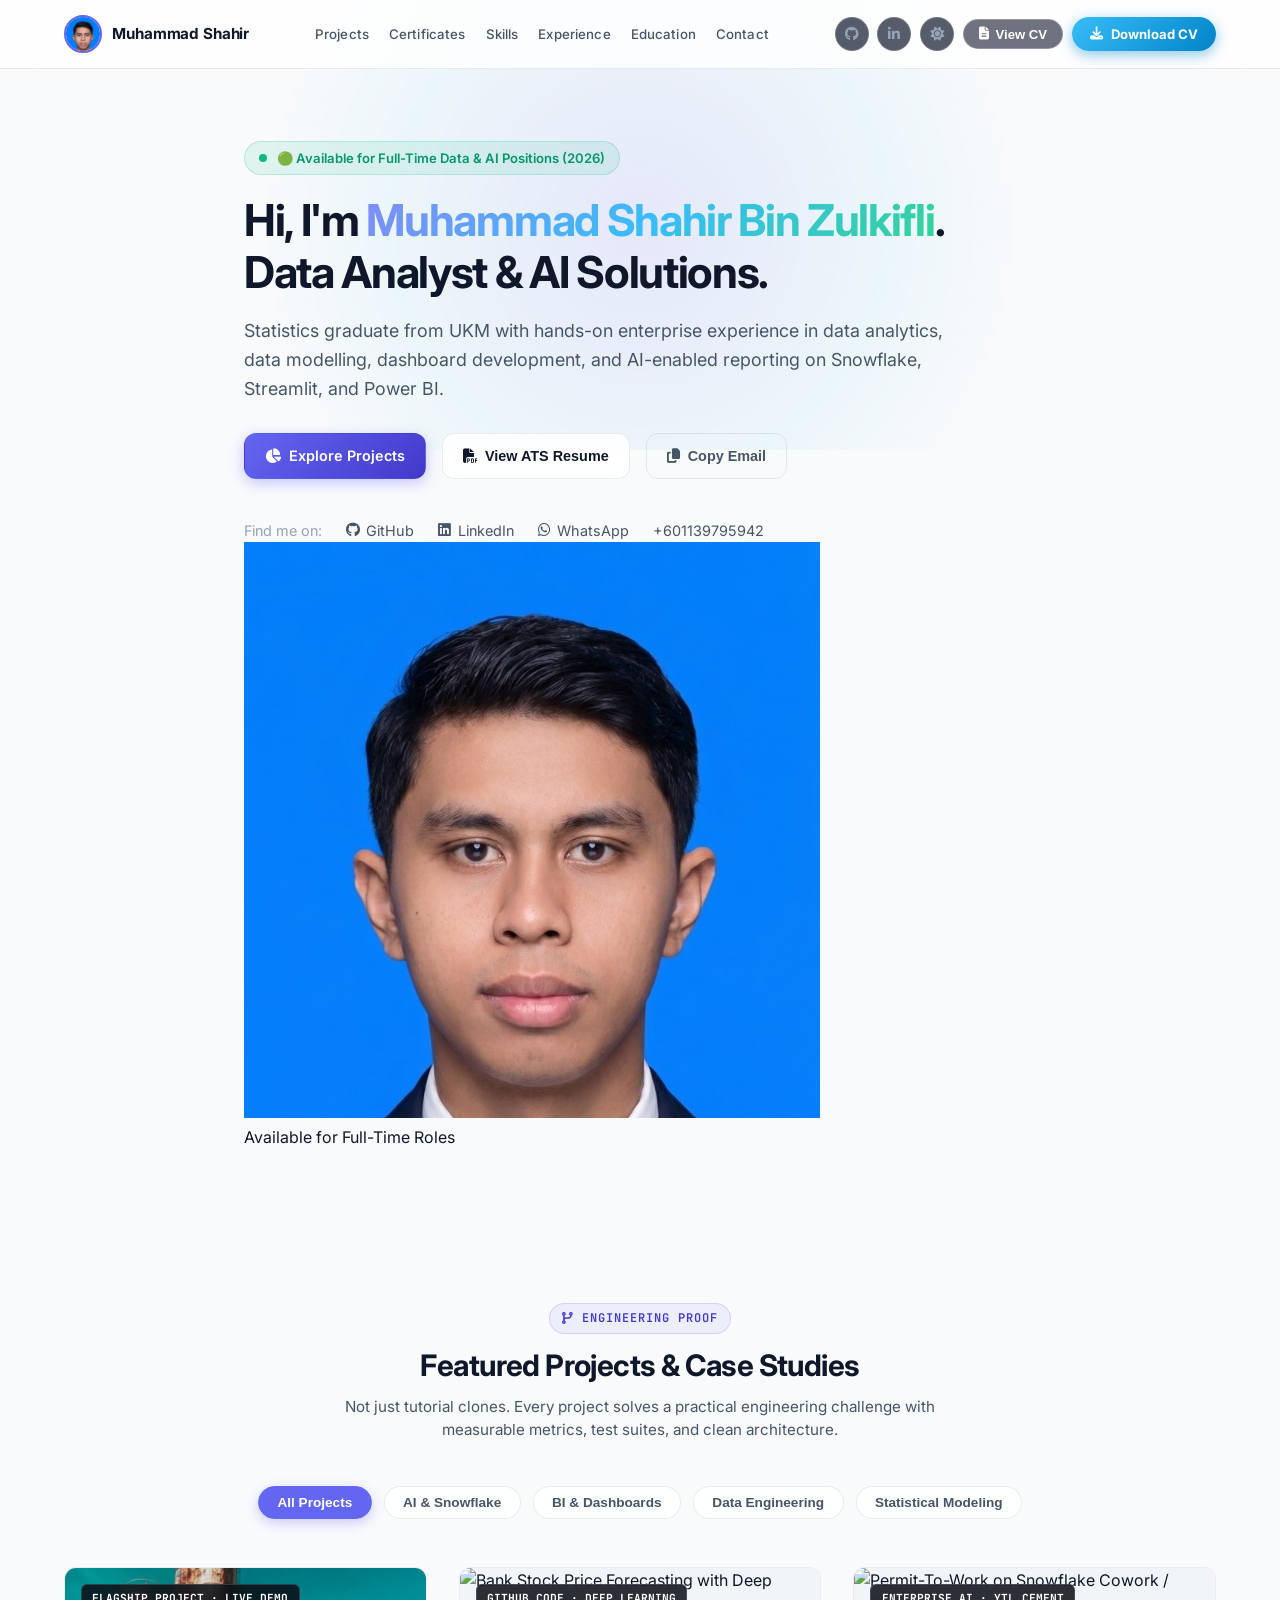
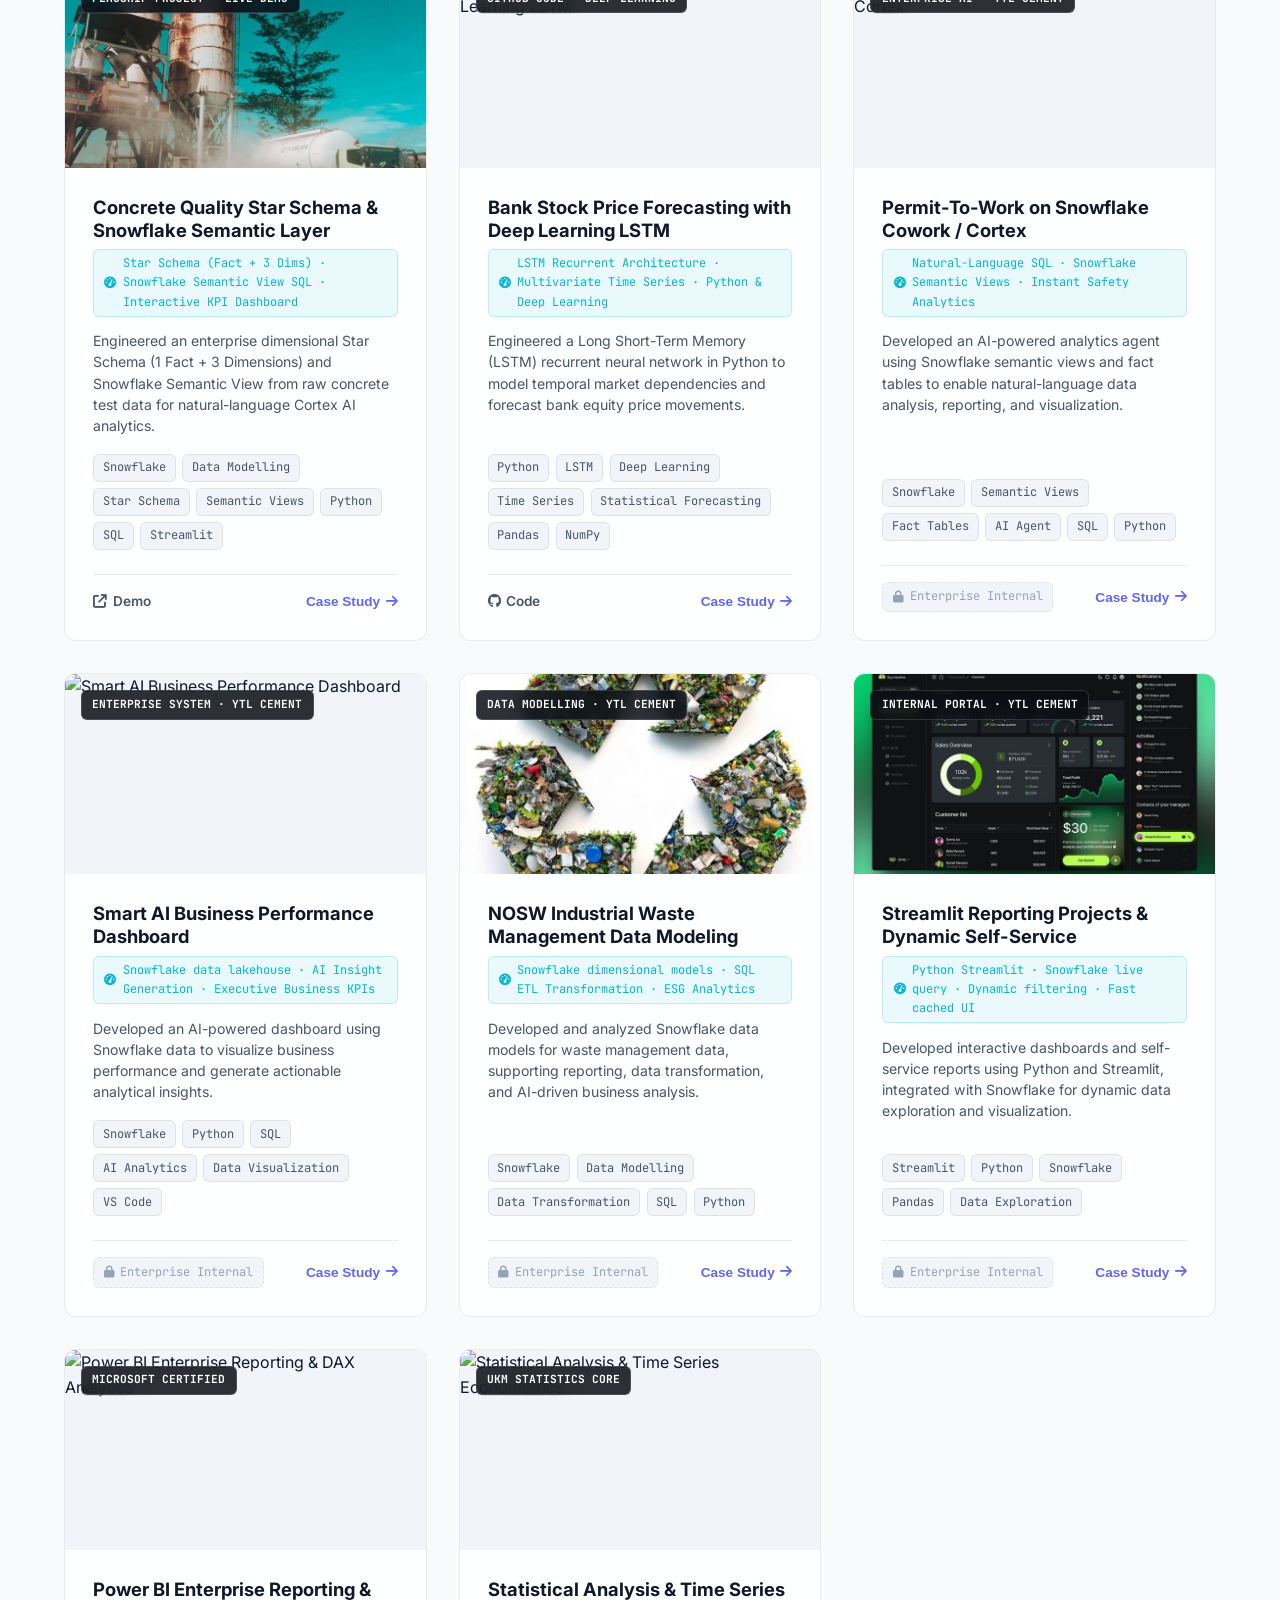
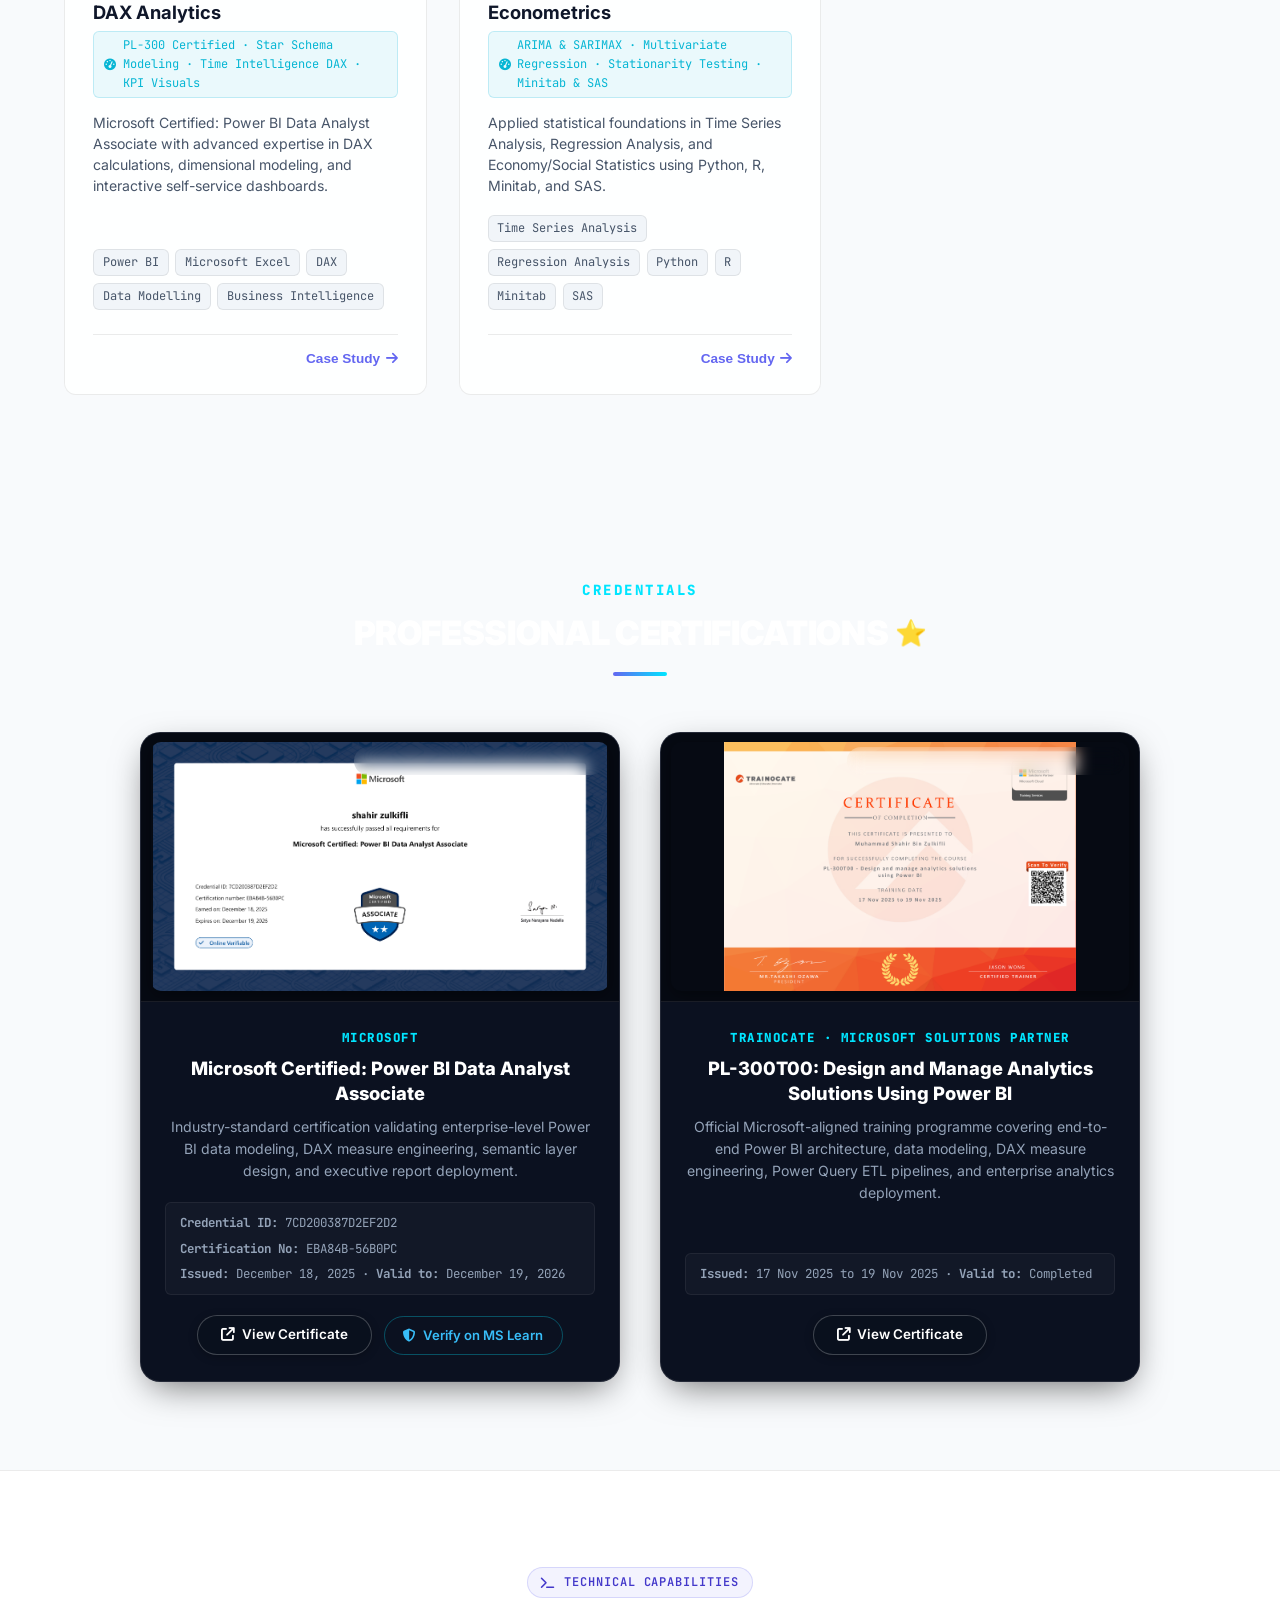
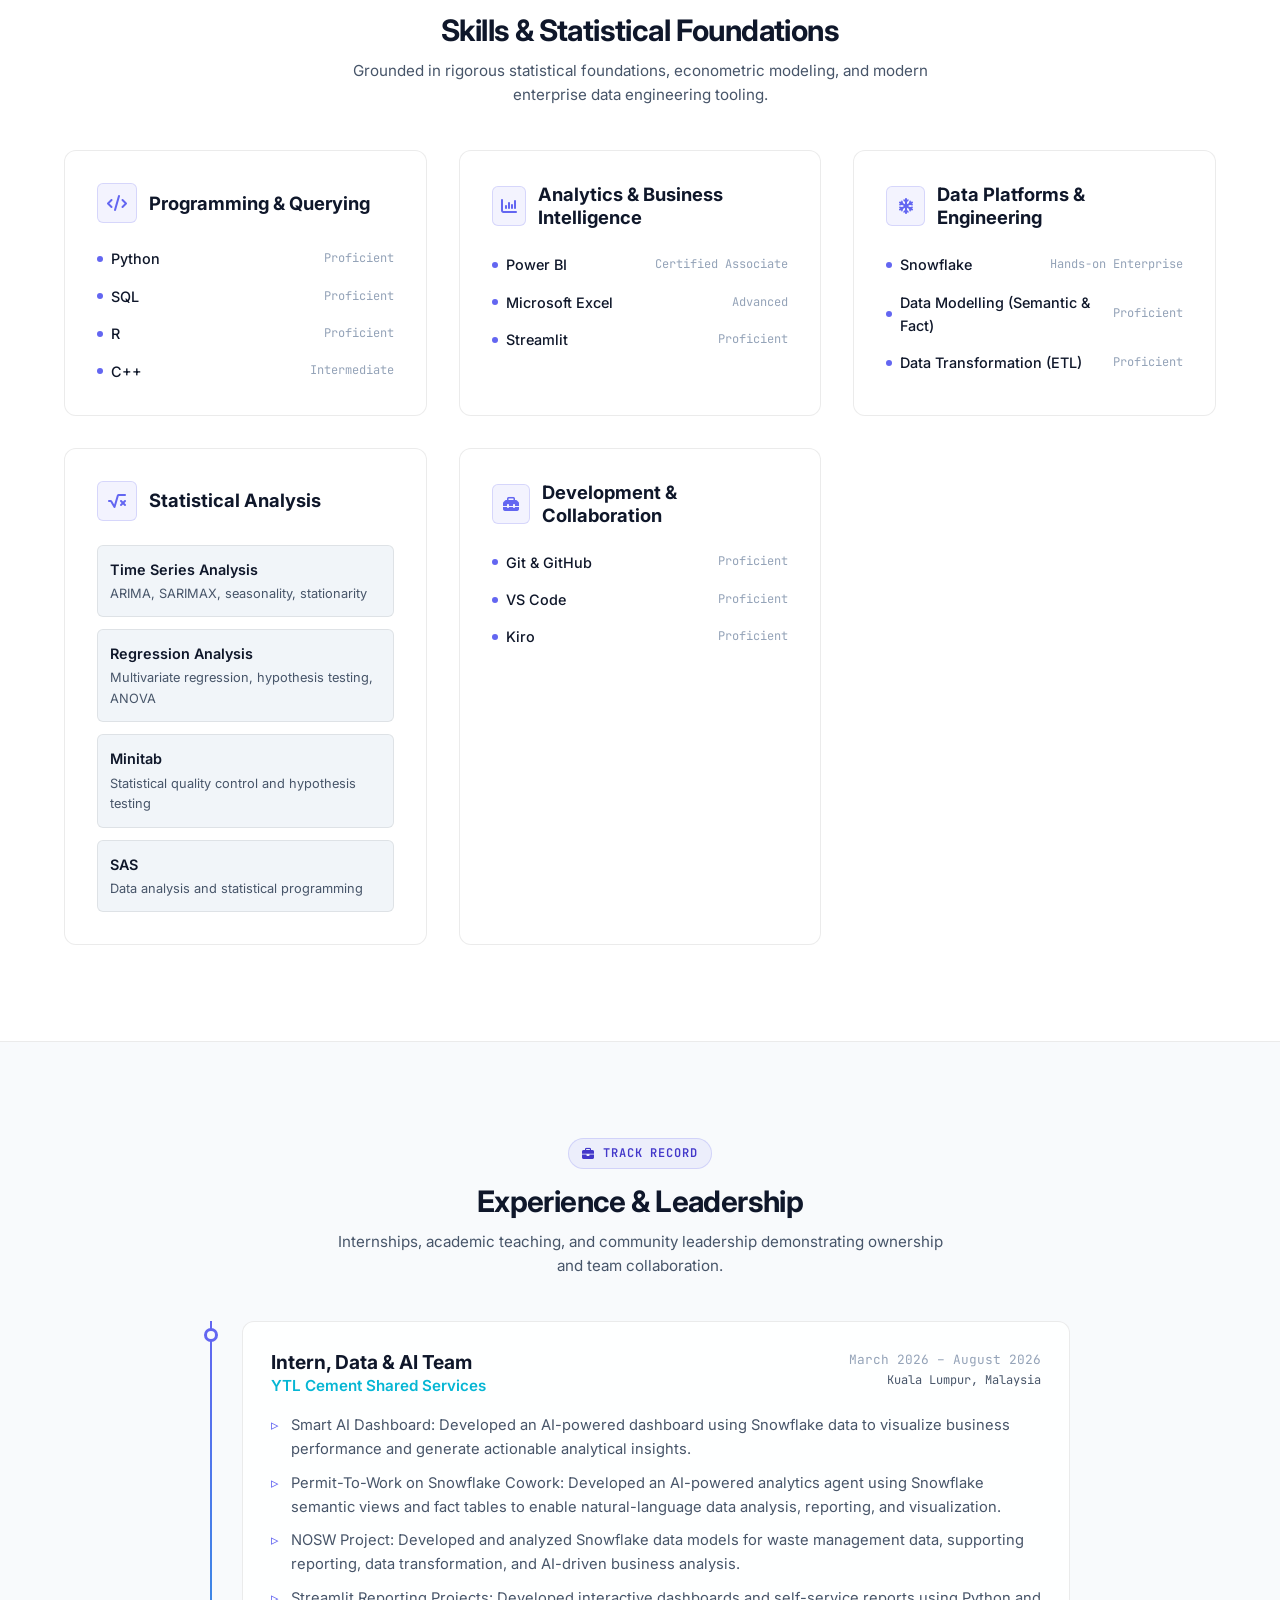
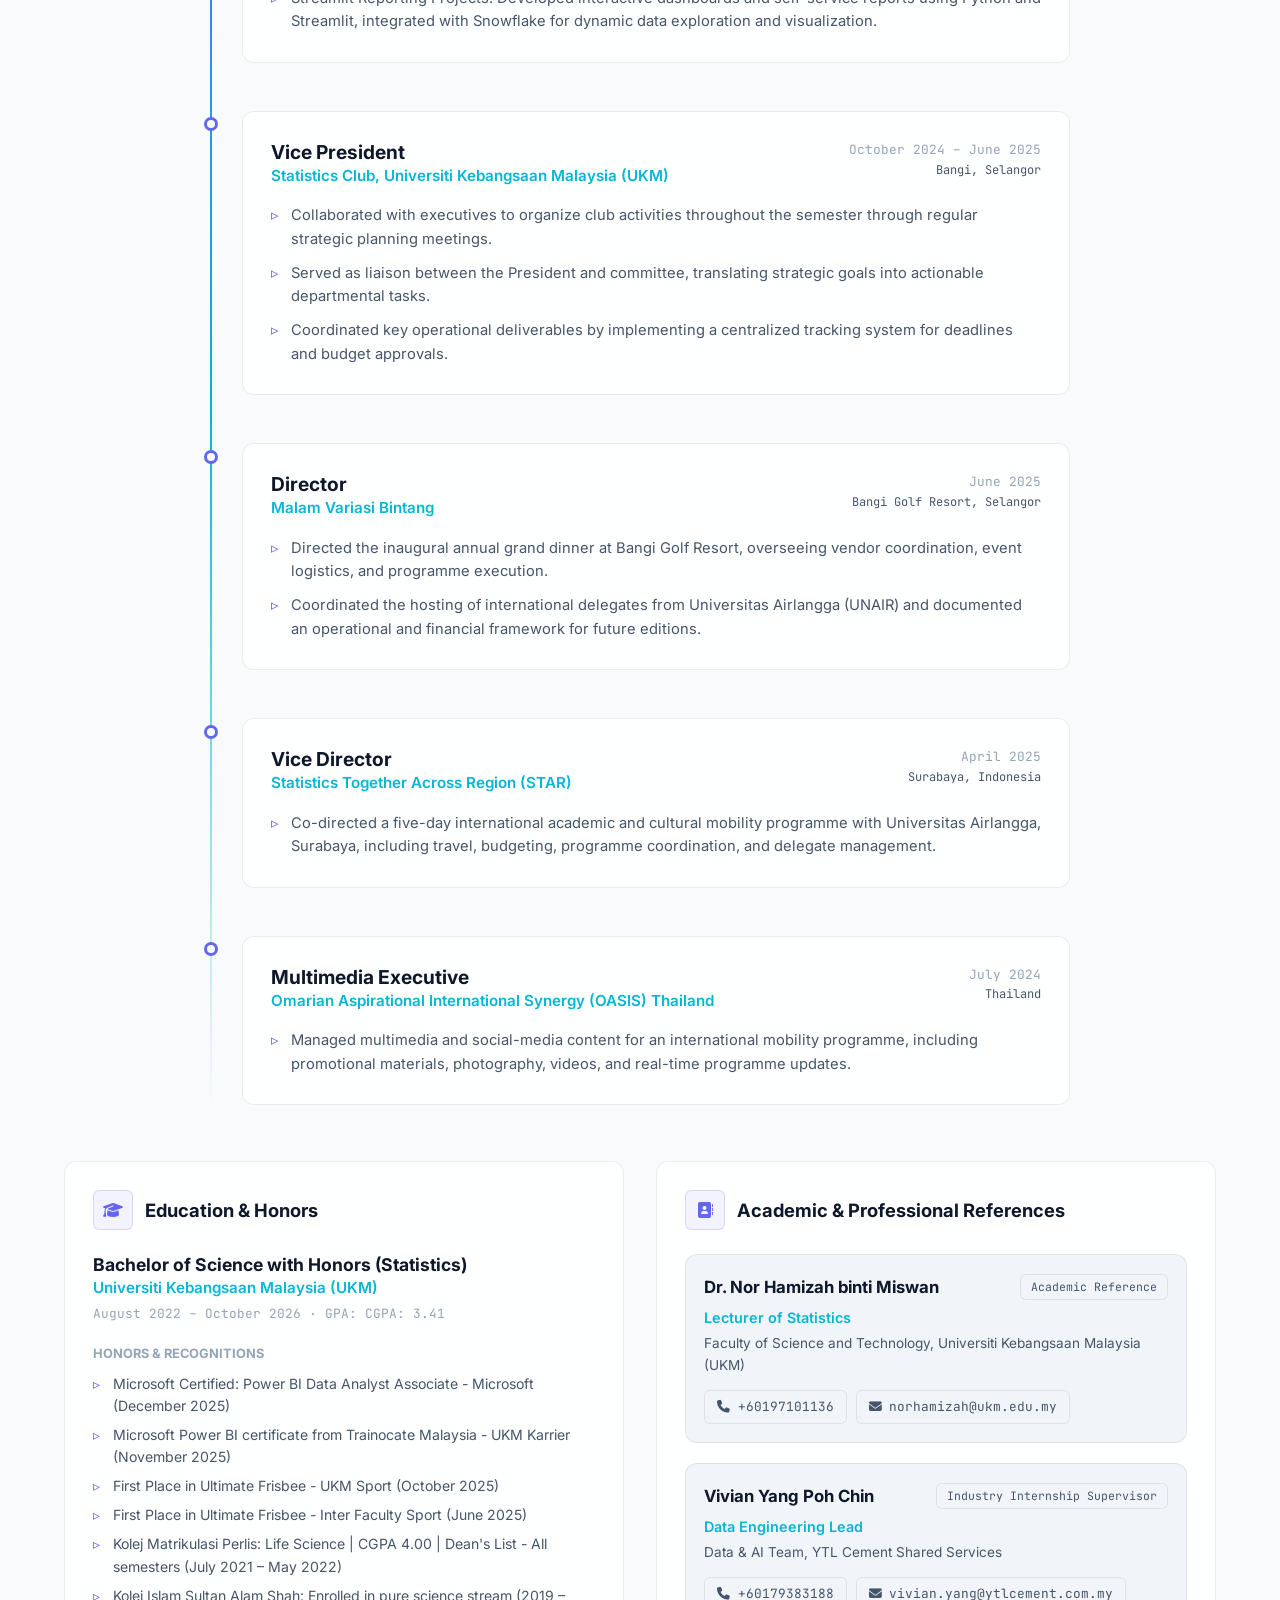
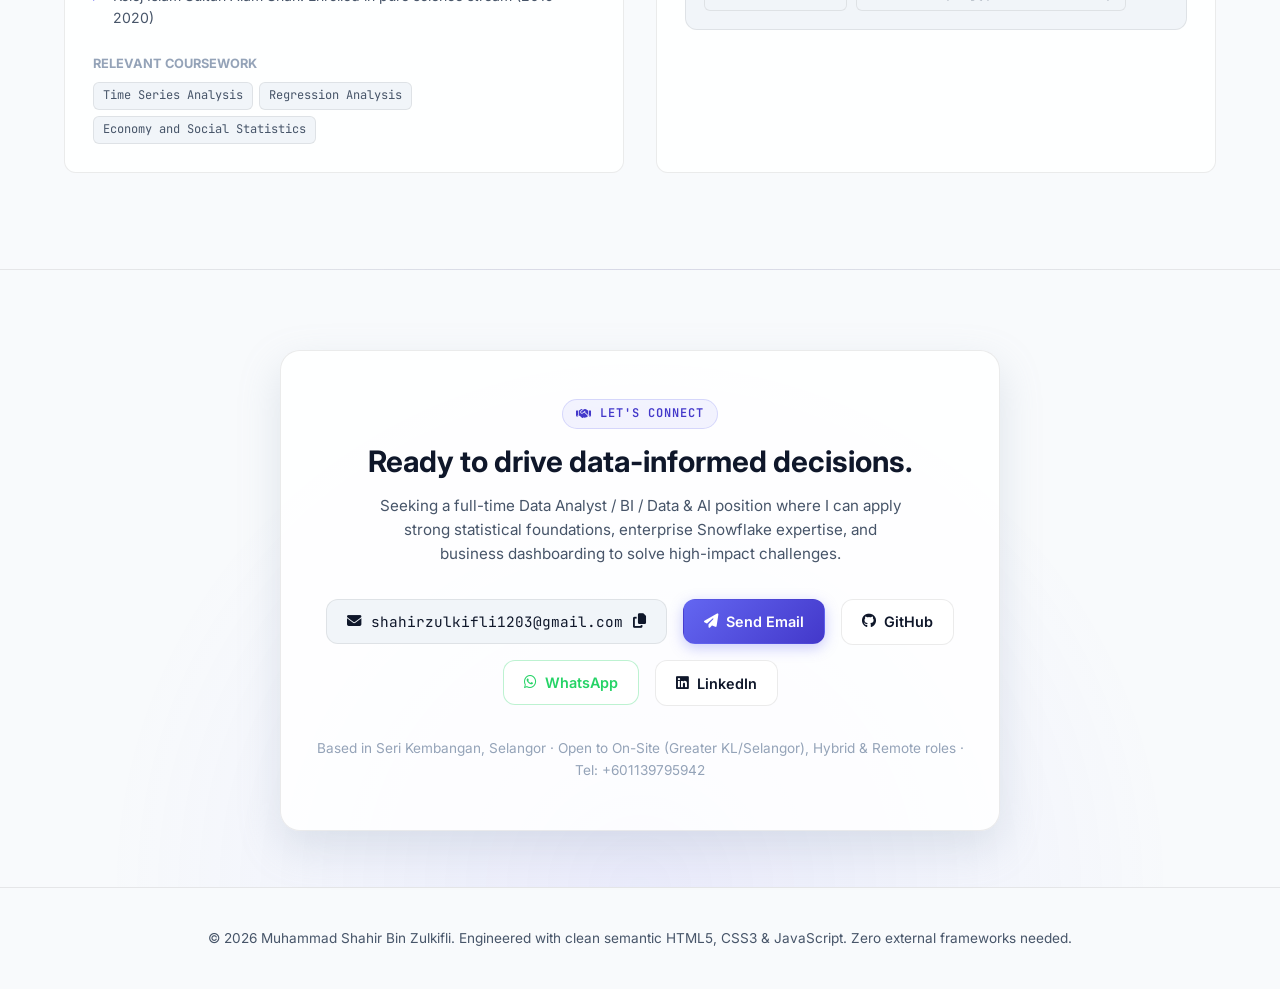
==== commit 6dcfd35e: "Add files via upload" ====
--- a/index.html
+++ b/index.html
@@ -19,7 +19,7 @@
   <link rel="stylesheet" href="https://cdnjs.cloudflare.com/ajax/libs/font-awesome/6.5.1/css/all.min.css">
   
   <!-- Custom Stylesheet -->
-  <link rel="stylesheet" href="css/style.css?v=20260904_12">
+  <link rel="stylesheet" href="css/style.css?v=20260905_01">
 </head>
 <body>
   <!-- Ambient background glow -->
@@ -29,7 +29,7 @@
   <header class="navbar">
     <div class="container nav-container">
       <a href="#" class="brand-logo" id="brand-link">
-        <div style="width: 38px; height: 38px; border-radius: 50%; background: linear-gradient(135deg, var(--accent-primary), var(--accent-secondary)); display: flex; align-items: center; justify-content: center; font-weight: 800; font-size: 0.95rem; color: #fff; border: 2px solid var(--accent-primary);" id="nav-avatar-box">MS</div>
+        <img src="assets/shahir_profile_square.jpg" alt="Muhammad Shahir" id="nav-avatar-img" style="width: 38px; height: 38px; border-radius: 50%; object-fit: cover; border: 2px solid var(--accent-primary); display: block;">
         <span id="nav-brand-name">Muhammad Shahir</span>
       </a>
 
@@ -118,6 +118,16 @@
             </a>
           </div>
         </div>
+
+        <!-- Hero Right / Profile Visual -->
+        <div class="hero-profile-card">
+          <div class="hero-avatar-wrapper">
+            <img src="assets/shahir_profile_square.jpg" alt="Muhammad Shahir Bin Zulkifli" class="hero-profile-img" id="hero-profile-img">
+            <div class="hero-avatar-status-badge">
+              <span class="pulse-dot"></span> Available for Full-Time Roles
+            </div>
+          </div>
+        </div>
       </div>
     </section>
 
@@ -372,7 +382,7 @@
   <div class="toast-container" id="toast-container"></div>
 
   <!-- Scripts -->
-  <script src="js/portfolio-data.js?v=20260904_12"></script>
-  <script src="js/app.js?v=20260904_12"></script>
+  <script src="js/portfolio-data.js?v=20260905_01"></script>
+  <script src="js/app.js?v=20260905_01"></script>
 </body>
 </html>
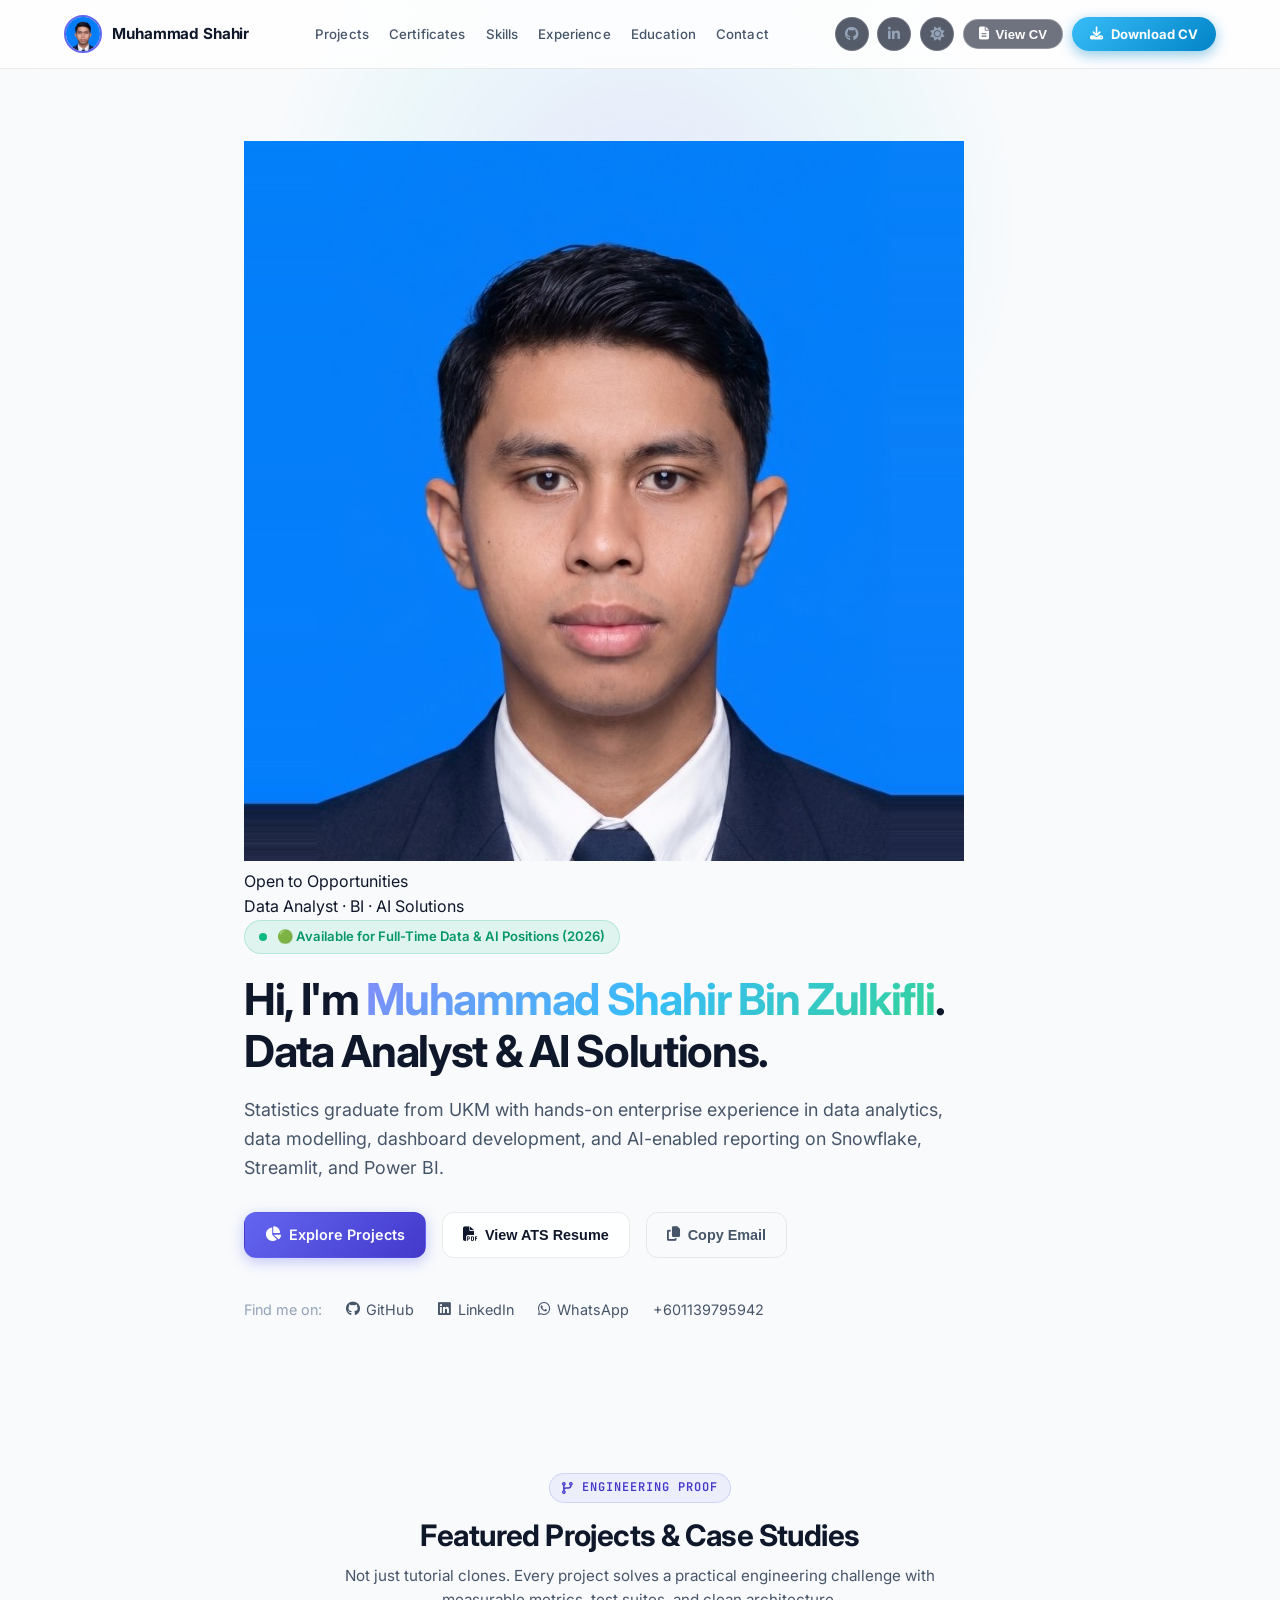
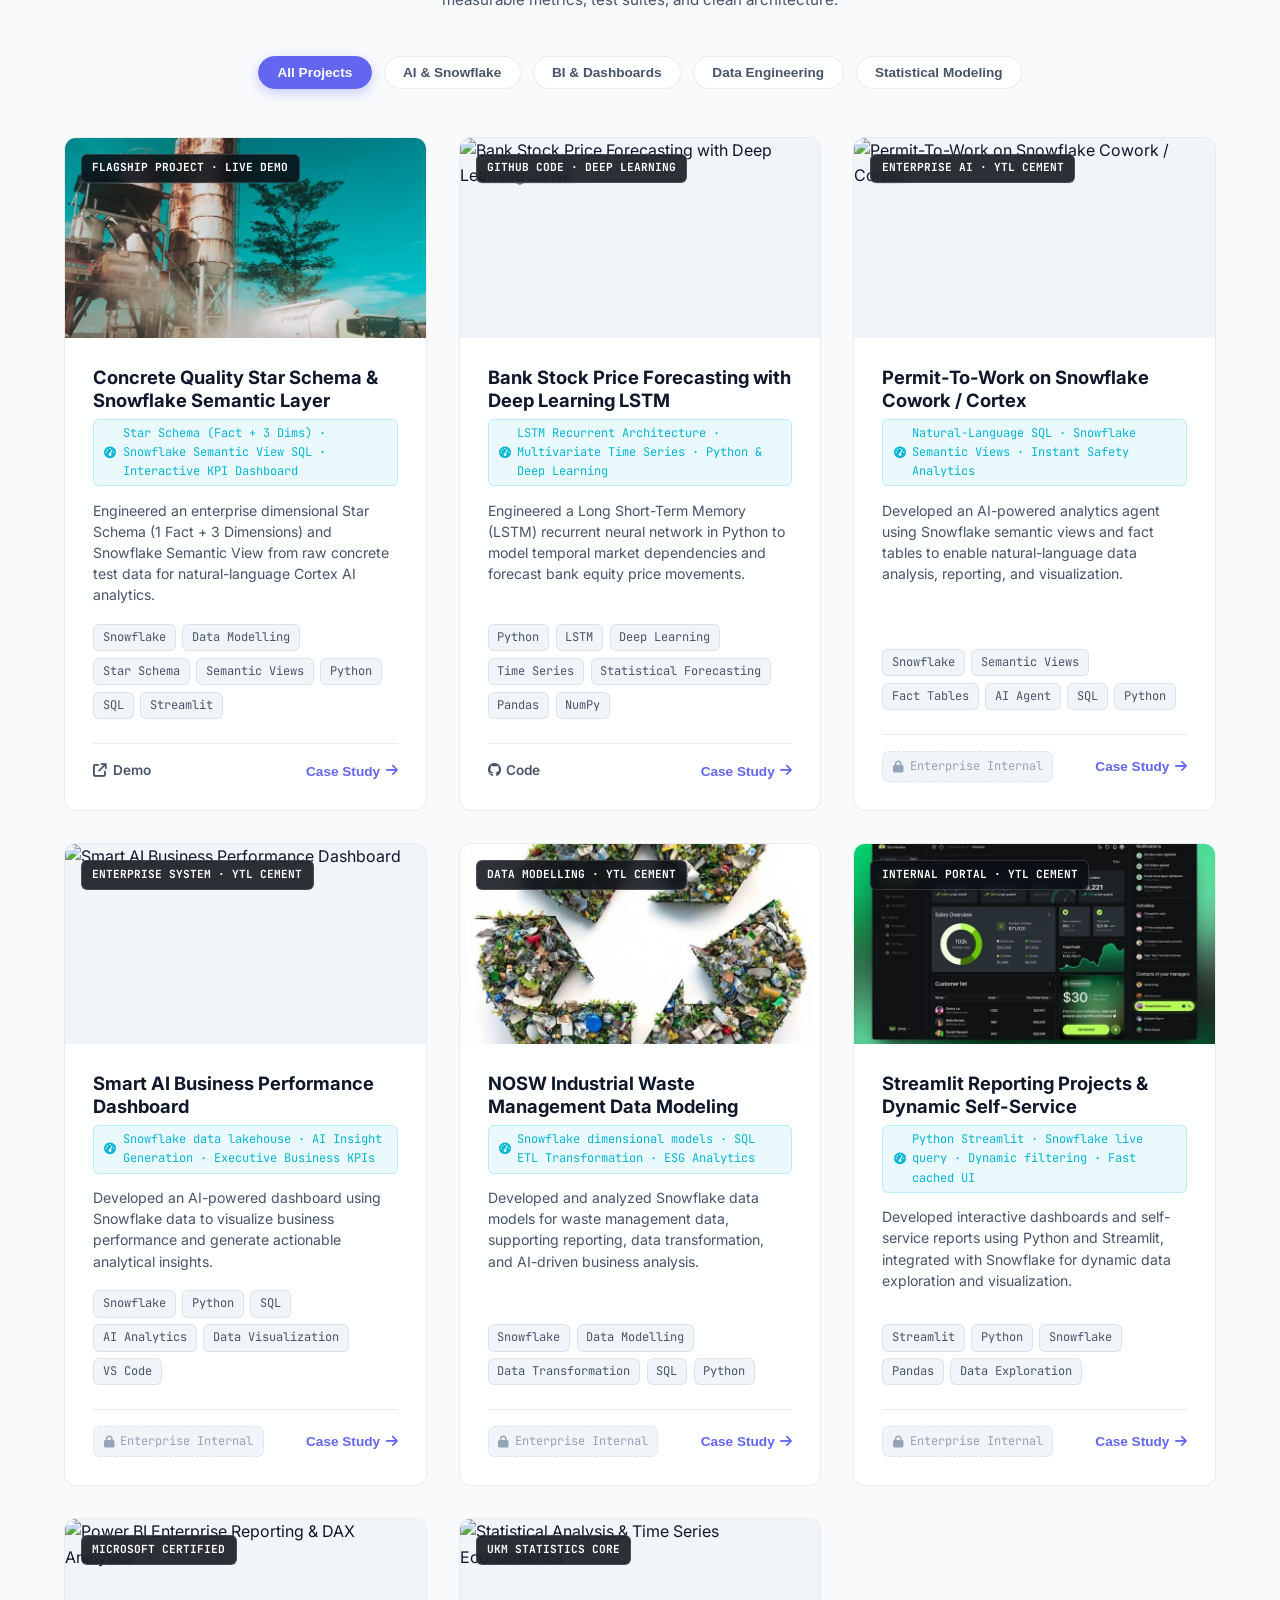
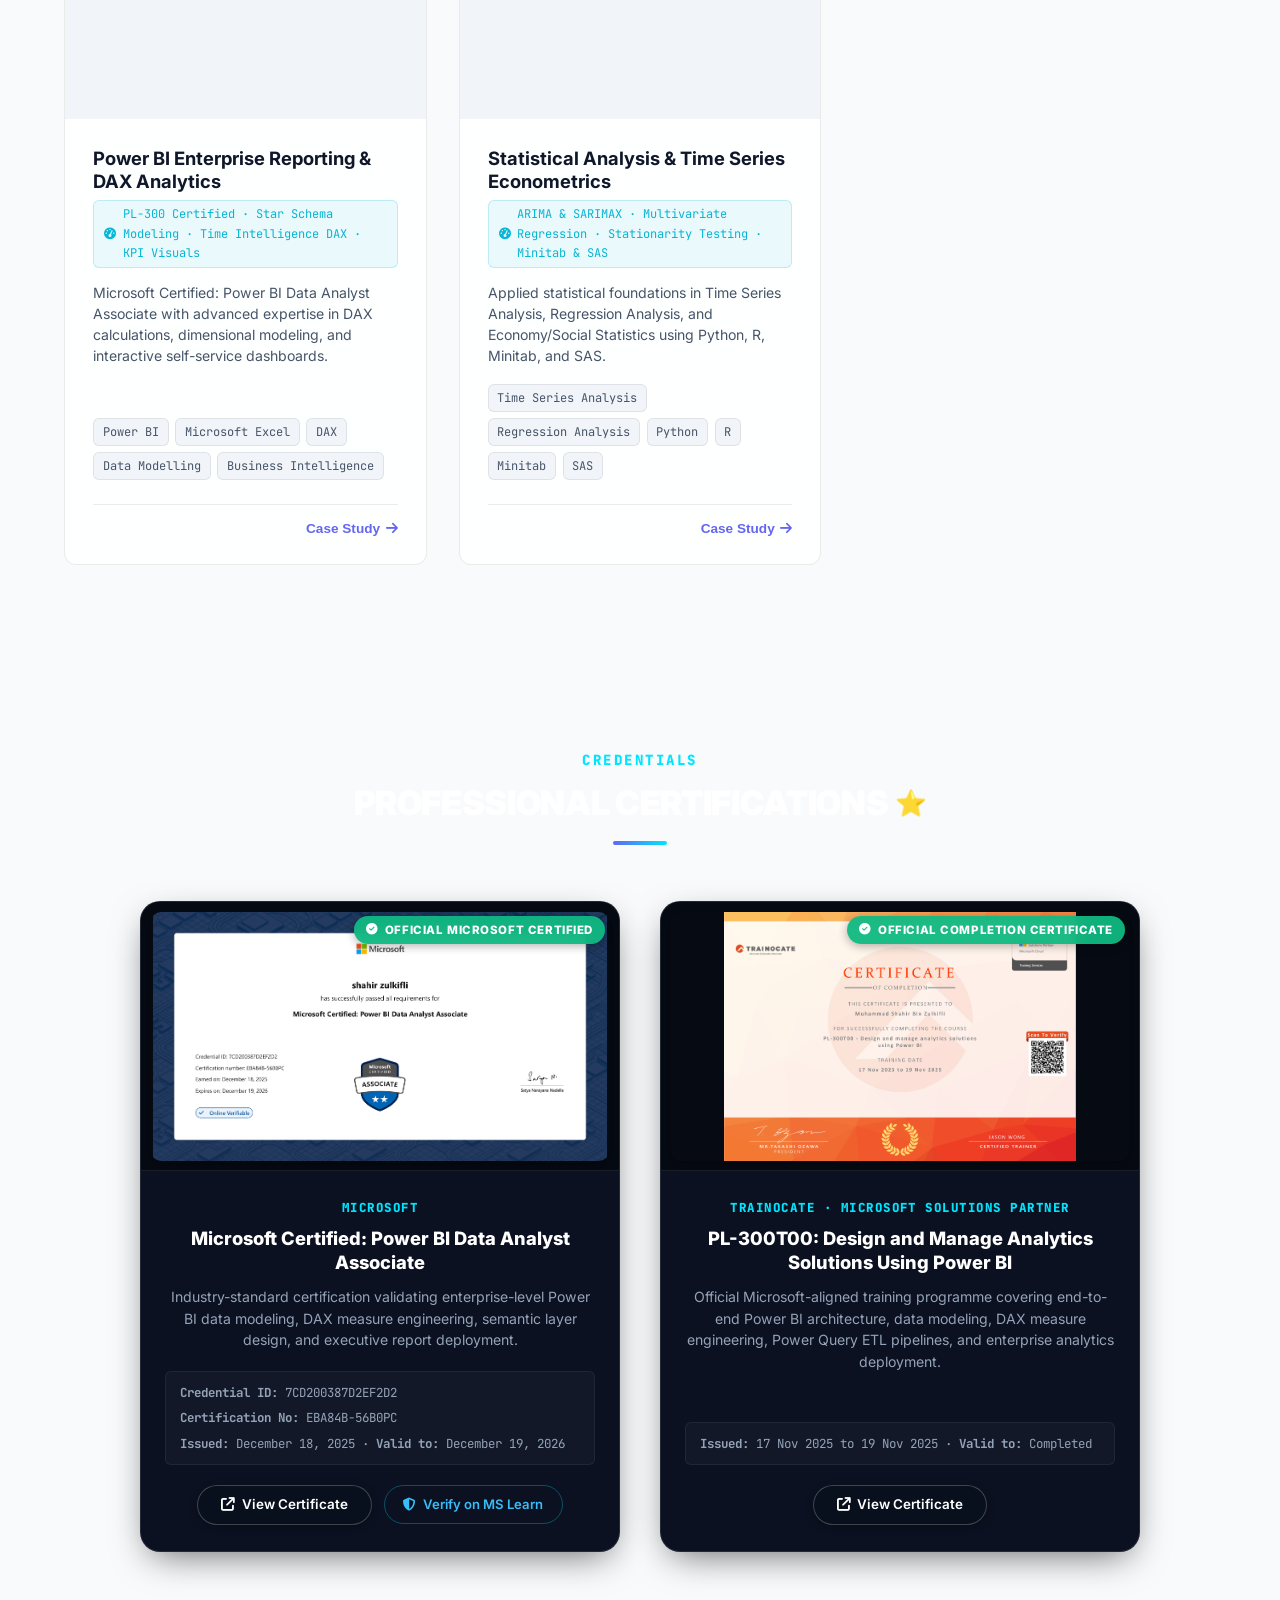
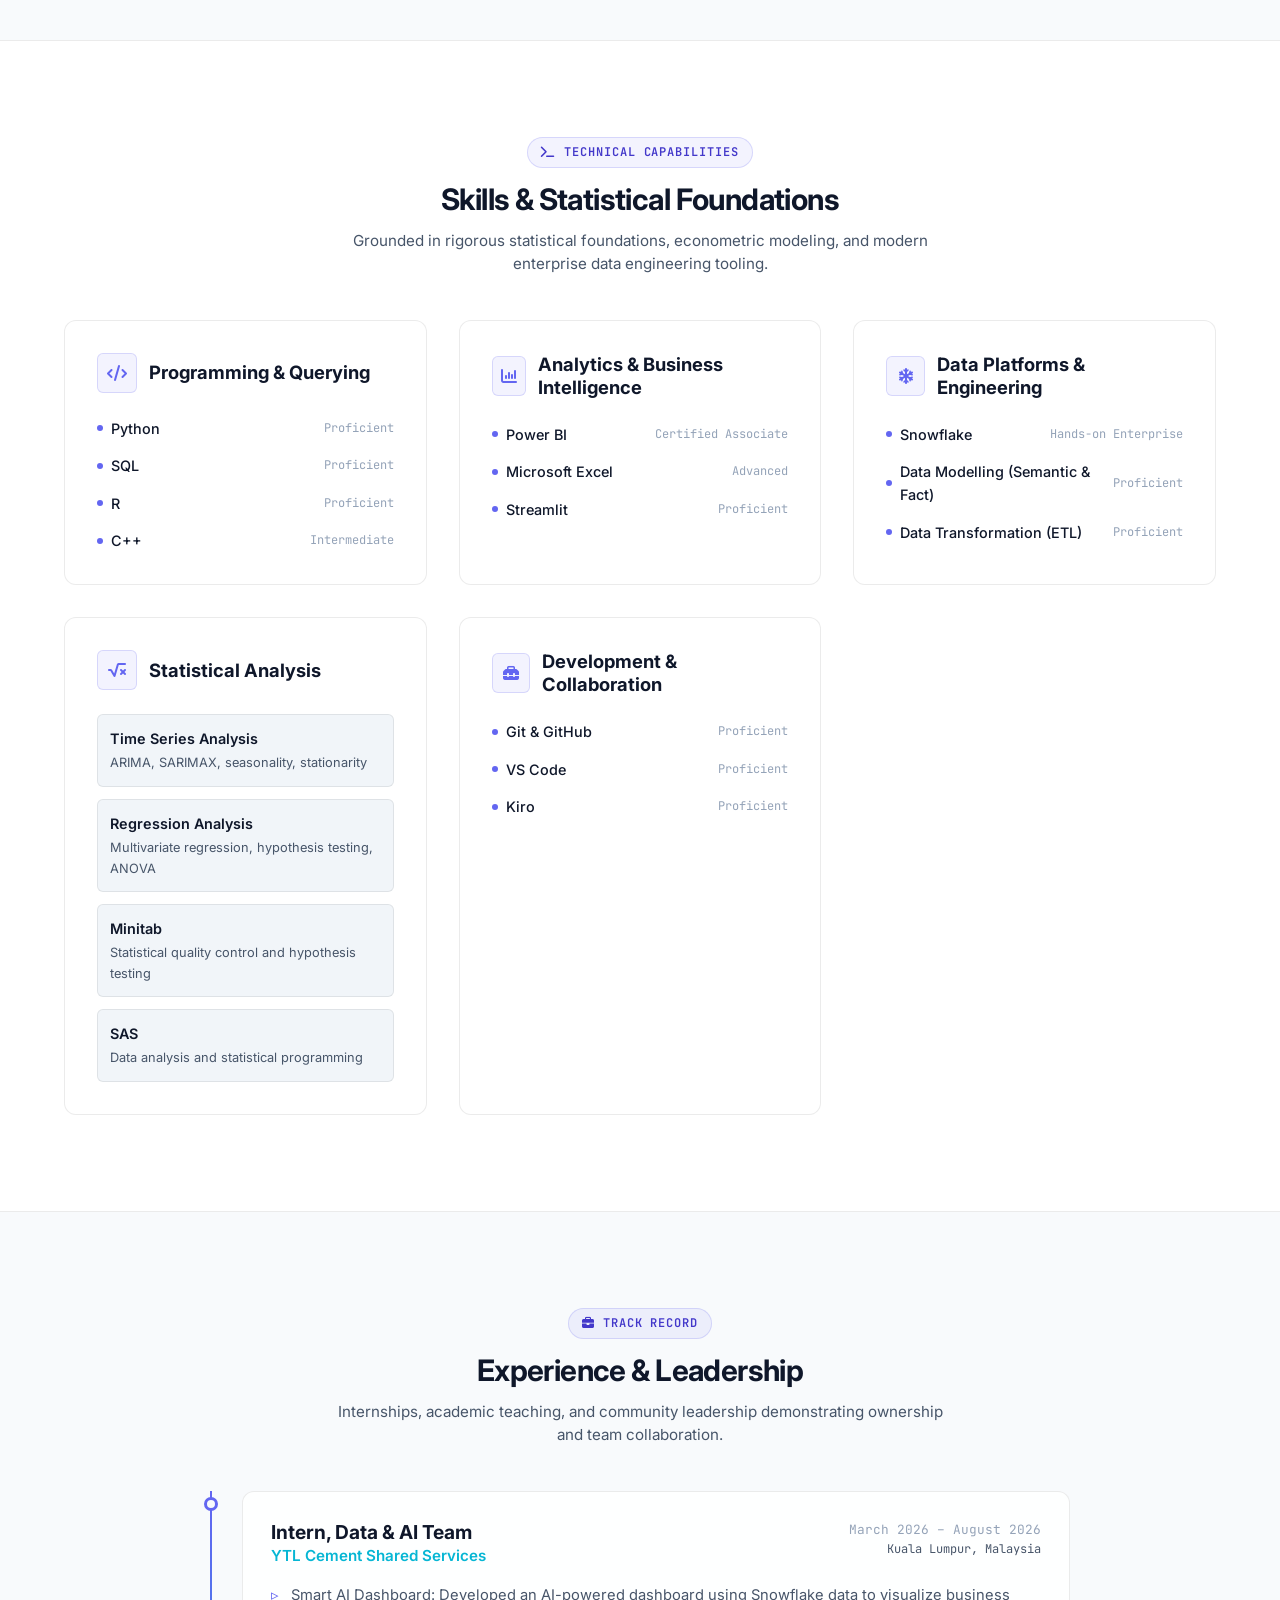
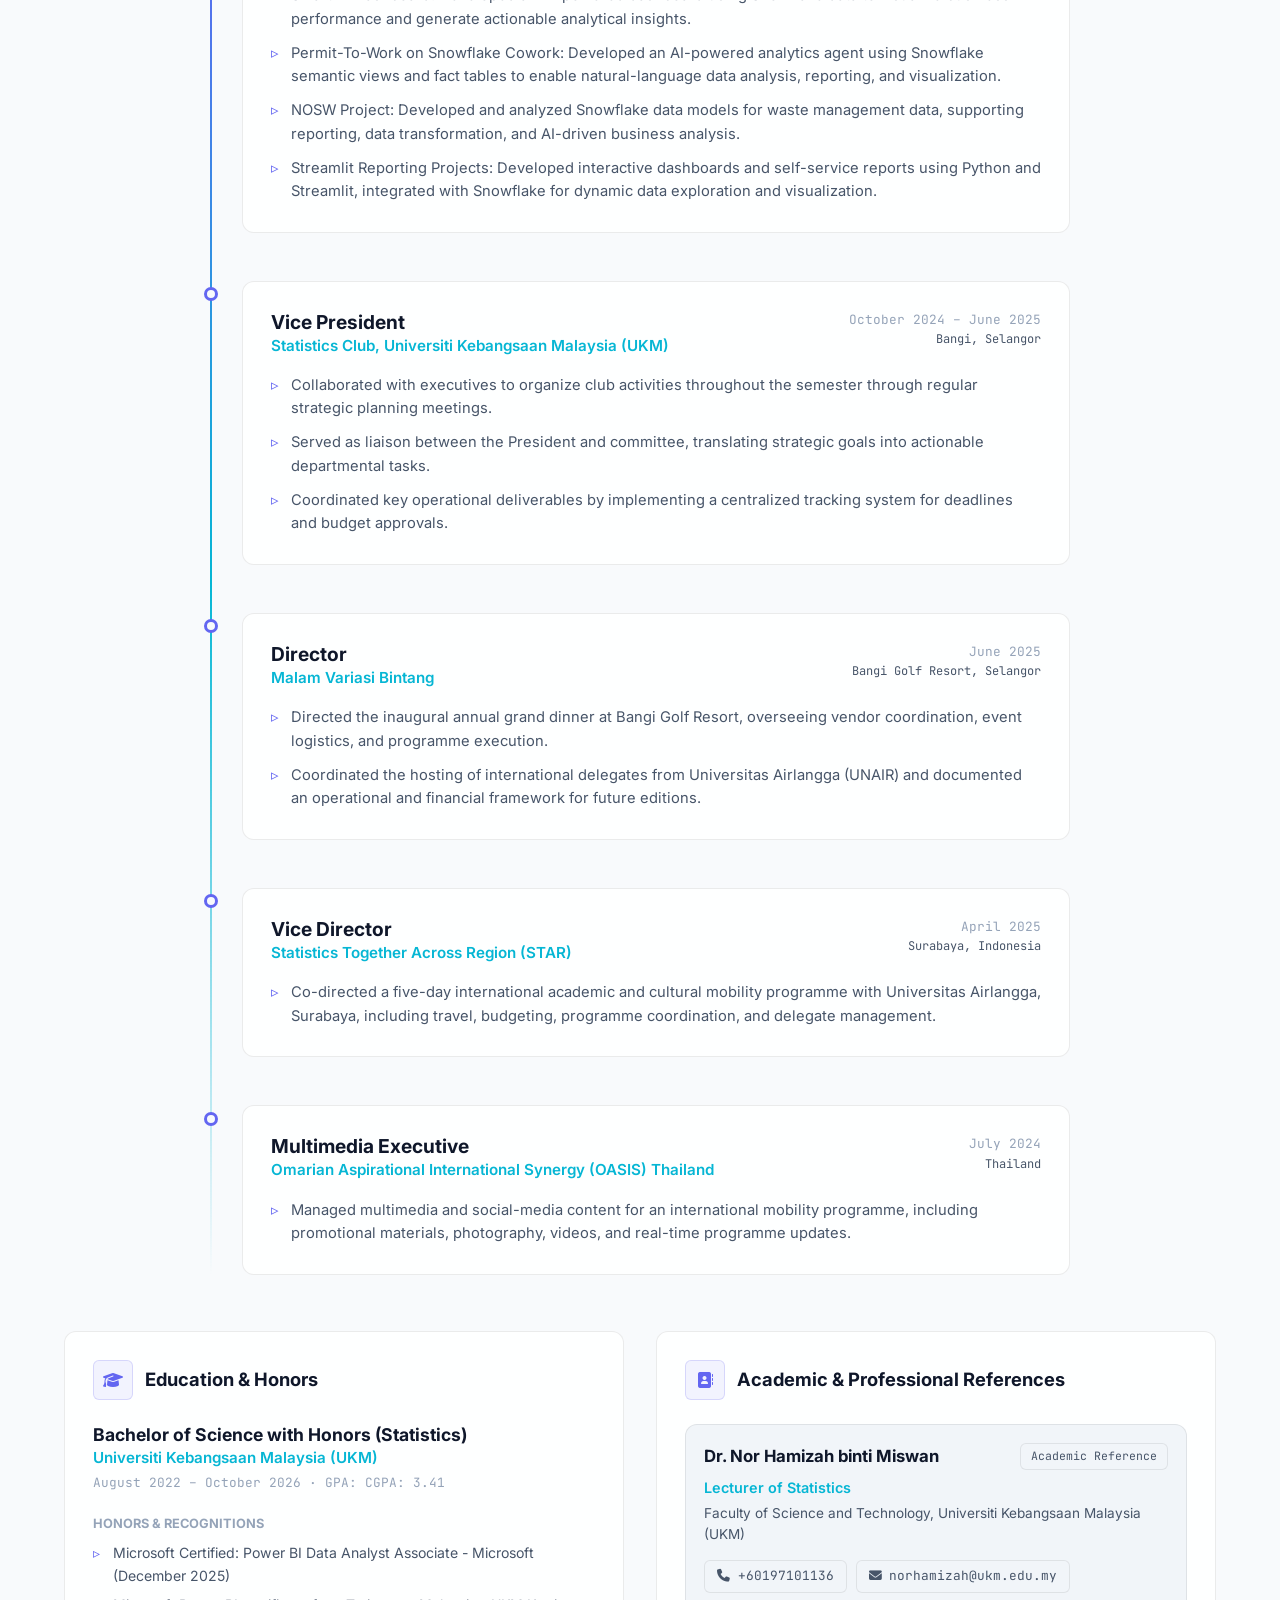
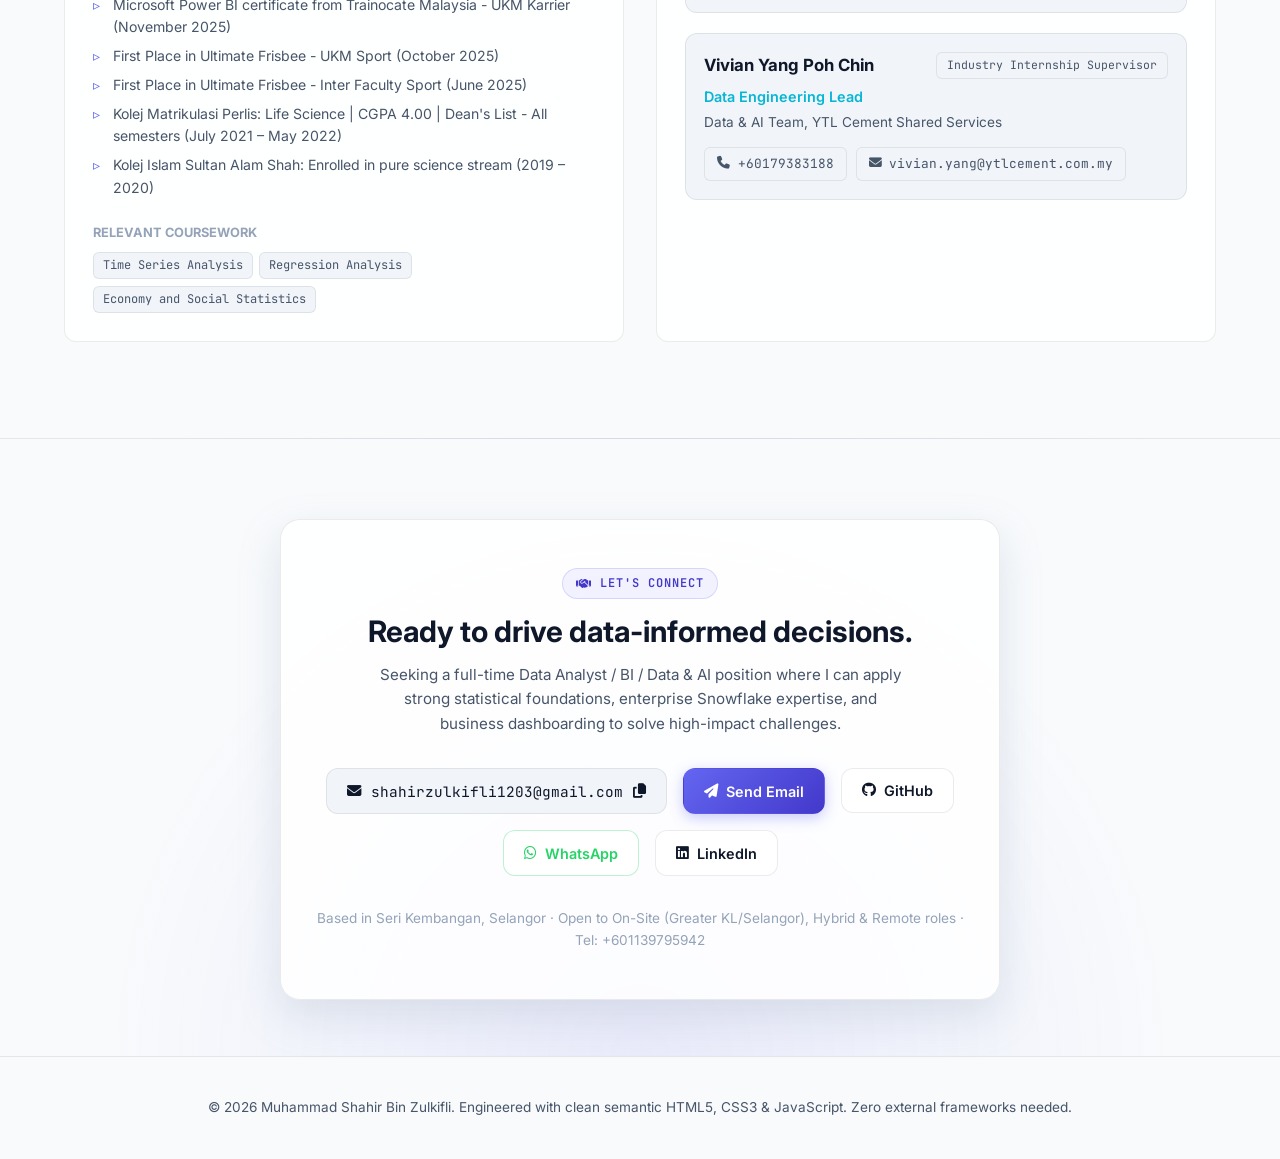
==== commit 9f75952e: "Add files via upload" ====
--- a/index.html
+++ b/index.html
@@ -19,7 +19,7 @@
   <link rel="stylesheet" href="https://cdnjs.cloudflare.com/ajax/libs/font-awesome/6.5.1/css/all.min.css">
   
   <!-- Custom Stylesheet -->
-  <link rel="stylesheet" href="css/style.css?v=20260905_01">
+  <link rel="stylesheet" href="css/style.css?v=20260905_02">
 </head>
 <body>
   <!-- Ambient background glow -->
@@ -71,20 +71,35 @@
     <!-- HERO SECTION -->
     <section class="hero-section" id="about">
       <div class="container hero-grid">
-        <!-- Hero Left / Bio -->
+        <!-- Hero Left / Profile Visual (Round Picture with Floating Badge) -->
+        <div class="hero-profile-card">
+          <div class="hero-avatar-container">
+            <div class="hero-circle-frame">
+              <img src="assets/shahir_profile_square.jpg" alt="Muhammad Shahir Bin Zulkifli" class="hero-round-img" id="hero-profile-img">
+            </div>
+            
+            <!-- Floating Badge Overlapping Bottom-Left (Matching Reference) -->
+            <div class="hero-floating-badge">
+              <div class="floating-badge-title">Open to Opportunities</div>
+              <div class="floating-badge-sub">Data Analyst · BI · AI Solutions</div>
+            </div>
+          </div>
+        </div>
+
+        <!-- Hero Right / Bio & CTAs -->
         <div class="hero-content">
           <div class="status-pill">
             <span class="pulse-dot"></span>
-            <span id="hero-status">Actively interviewing for 2026 roles</span>
+            <span id="hero-status">Available for Full-Time Data & AI Positions (2026)</span>
           </div>
 
           <h1 class="hero-title">
-            Hi, I'm <span class="text-gradient" id="hero-name">Muhammad Shahir</span>.<br>
+            Hi, I'm <span class="text-gradient" id="hero-name">Muhammad Shahir Bin Zulkifli</span>.<br>
             Data Analyst & AI Solutions.
           </h1>
 
           <p class="hero-tagline" id="hero-tagline">
-            Statistics graduate from Universiti Kebangsaan Malaysia (UKM) with enterprise experience at YTL Cement. Specializing in Snowflake Cortex AI agents, Streamlit web analytics, Power BI dashboards, and statistical forecasting.
+            Statistics graduate from UKM with hands-on enterprise experience in data analytics, data modelling, dashboard development, and AI-enabled reporting on Snowflake, Streamlit, and Power BI.
           </p>
 
           <div class="hero-ctas">
@@ -116,16 +131,6 @@
             <a href="tel:+601139795942" class="quick-link-item" id="link-phone">
               <i class="fa-solid fa-phone"></i> +601139795942
             </a>
-          </div>
-        </div>
-
-        <!-- Hero Right / Profile Visual -->
-        <div class="hero-profile-card">
-          <div class="hero-avatar-wrapper">
-            <img src="assets/shahir_profile_square.jpg" alt="Muhammad Shahir Bin Zulkifli" class="hero-profile-img" id="hero-profile-img">
-            <div class="hero-avatar-status-badge">
-              <span class="pulse-dot"></span> Available for Full-Time Roles
-            </div>
           </div>
         </div>
       </div>
@@ -382,7 +387,7 @@
   <div class="toast-container" id="toast-container"></div>
 
   <!-- Scripts -->
-  <script src="js/portfolio-data.js?v=20260905_01"></script>
-  <script src="js/app.js?v=20260905_01"></script>
+  <script src="js/portfolio-data.js?v=20260905_02"></script>
+  <script src="js/app.js?v=20260905_02"></script>
 </body>
 </html>
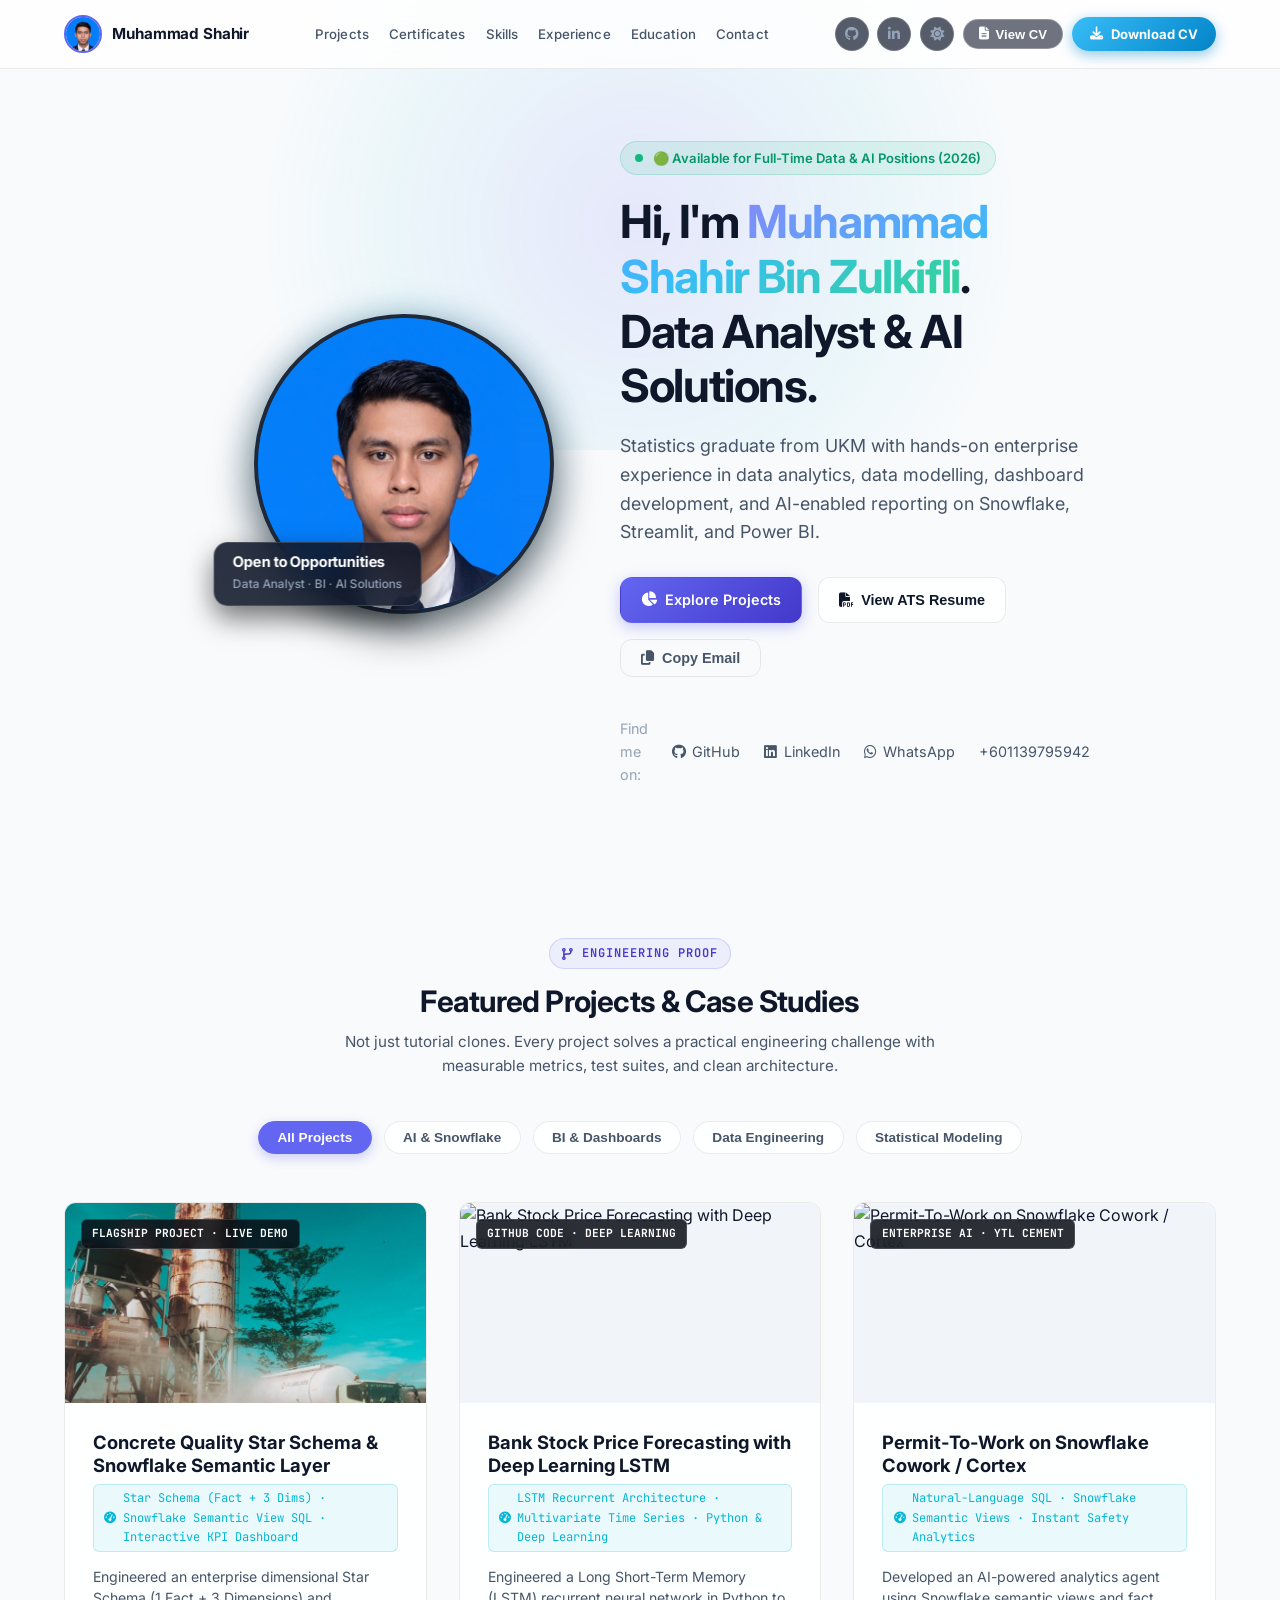
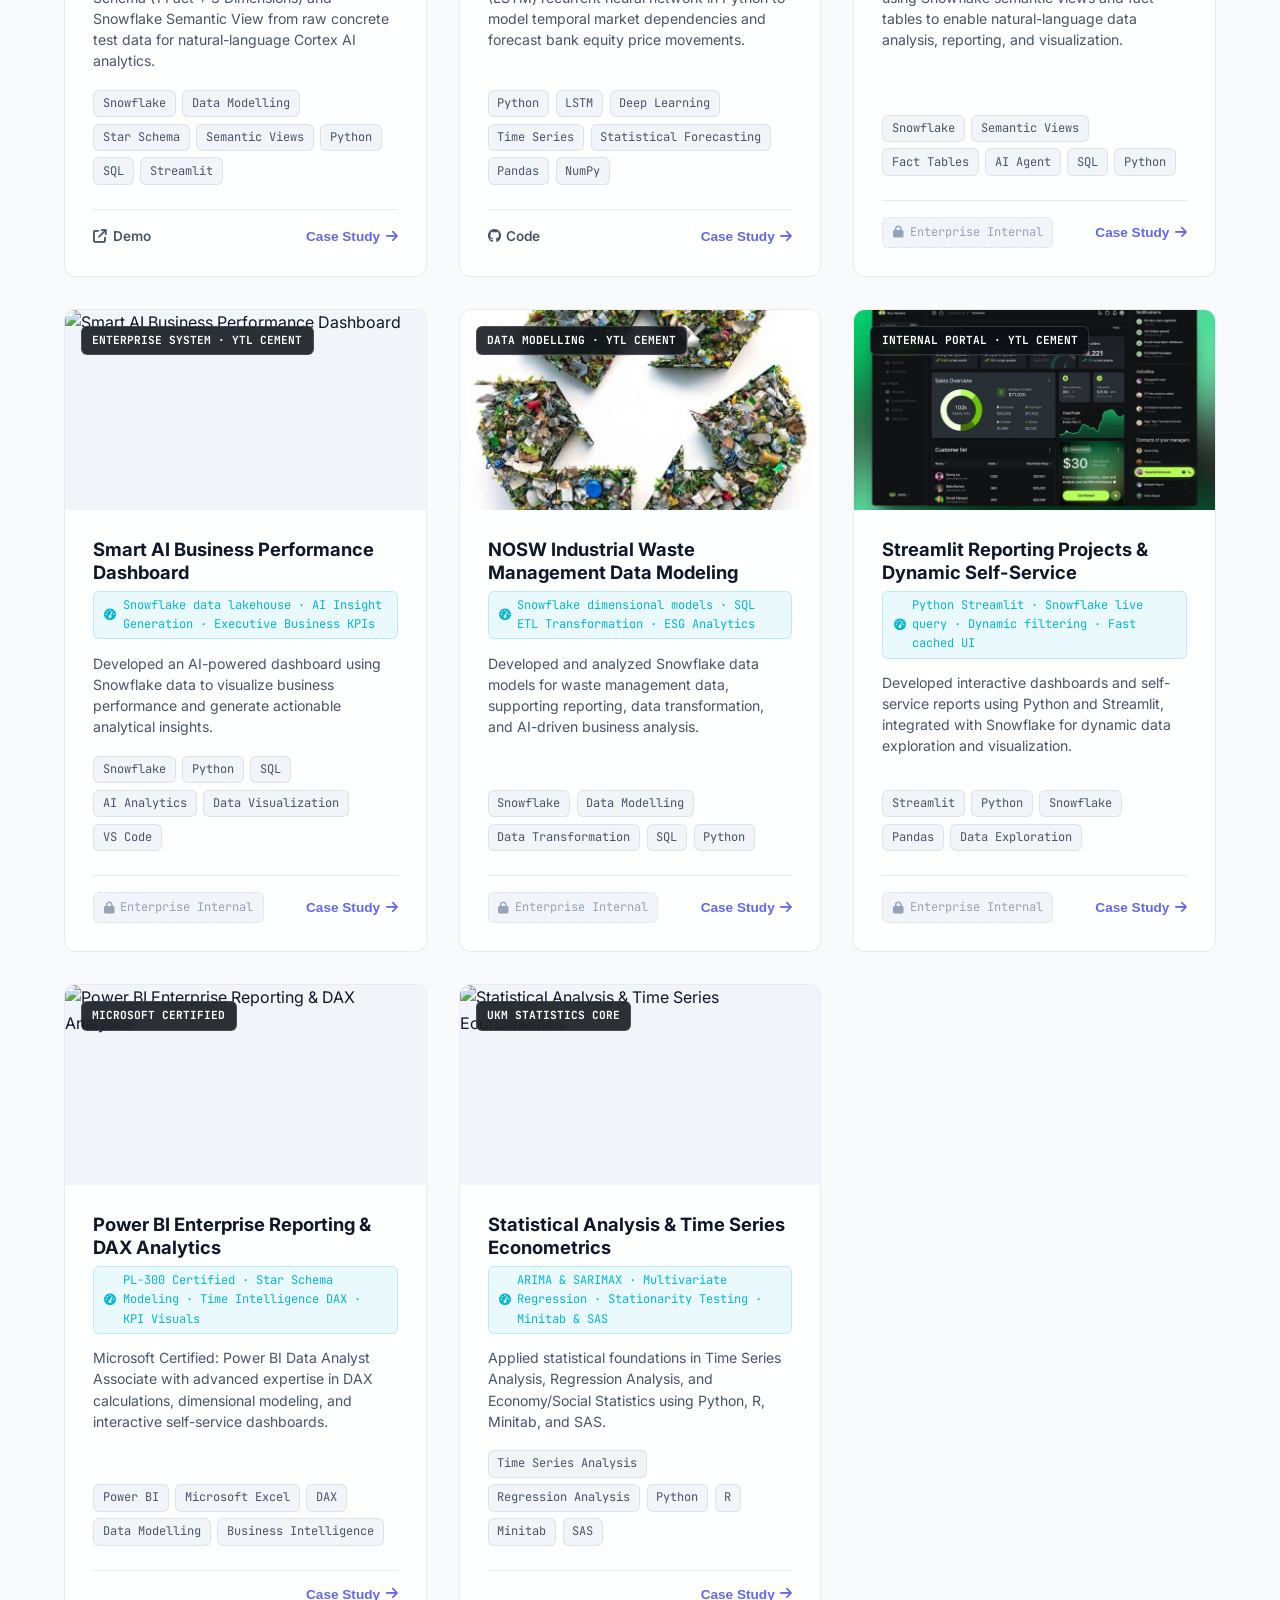
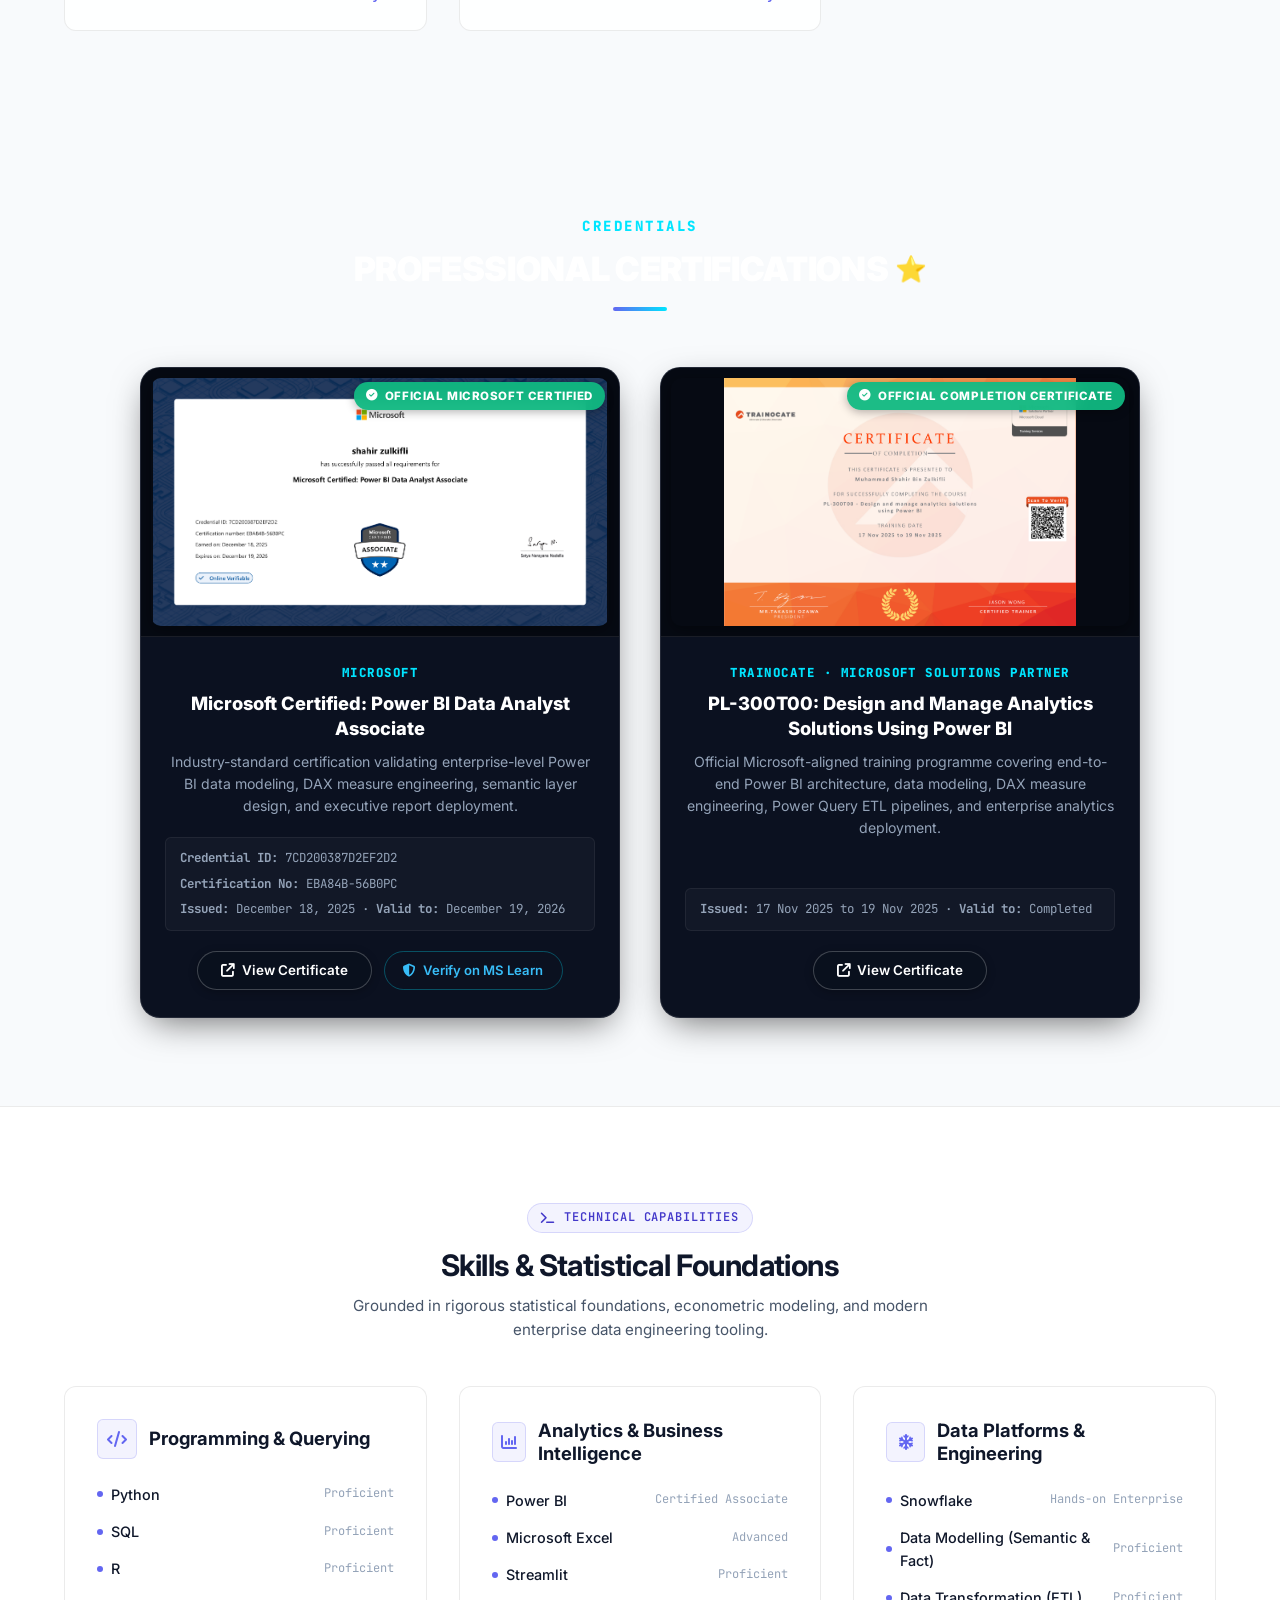
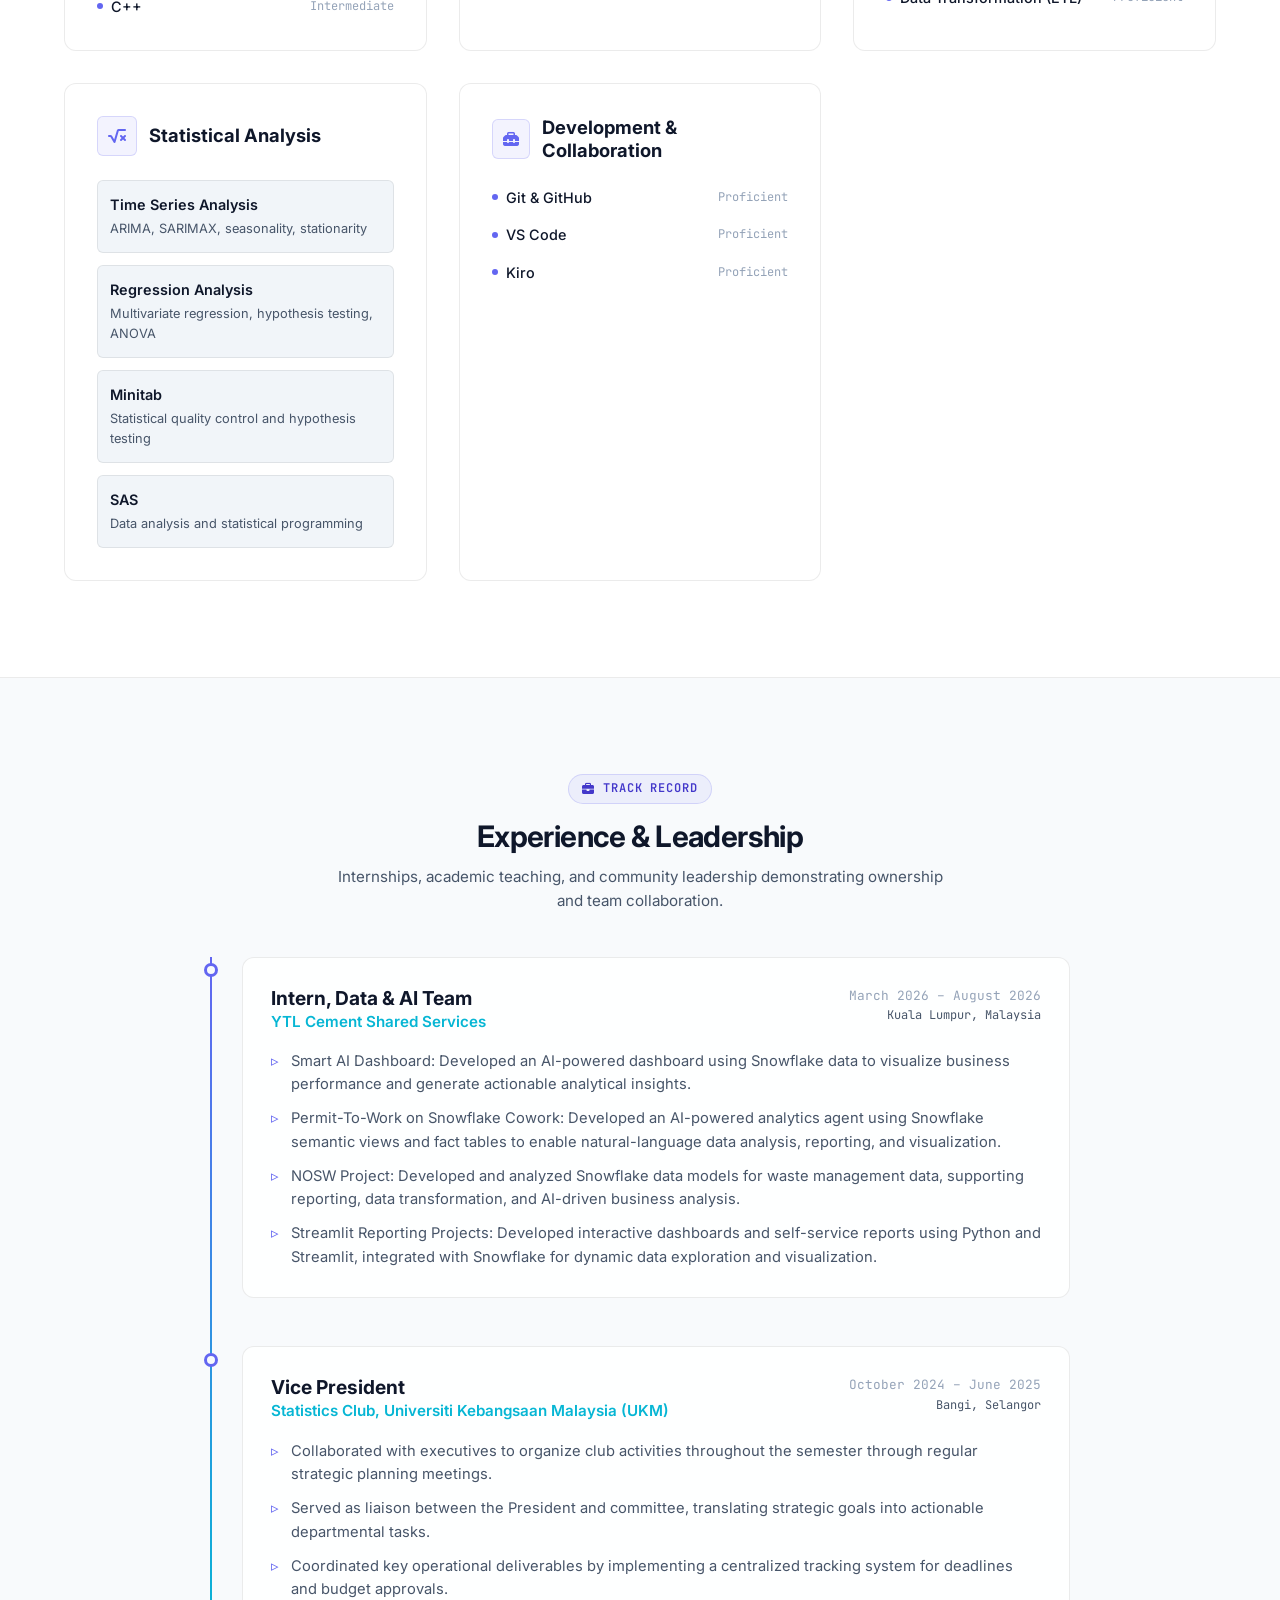
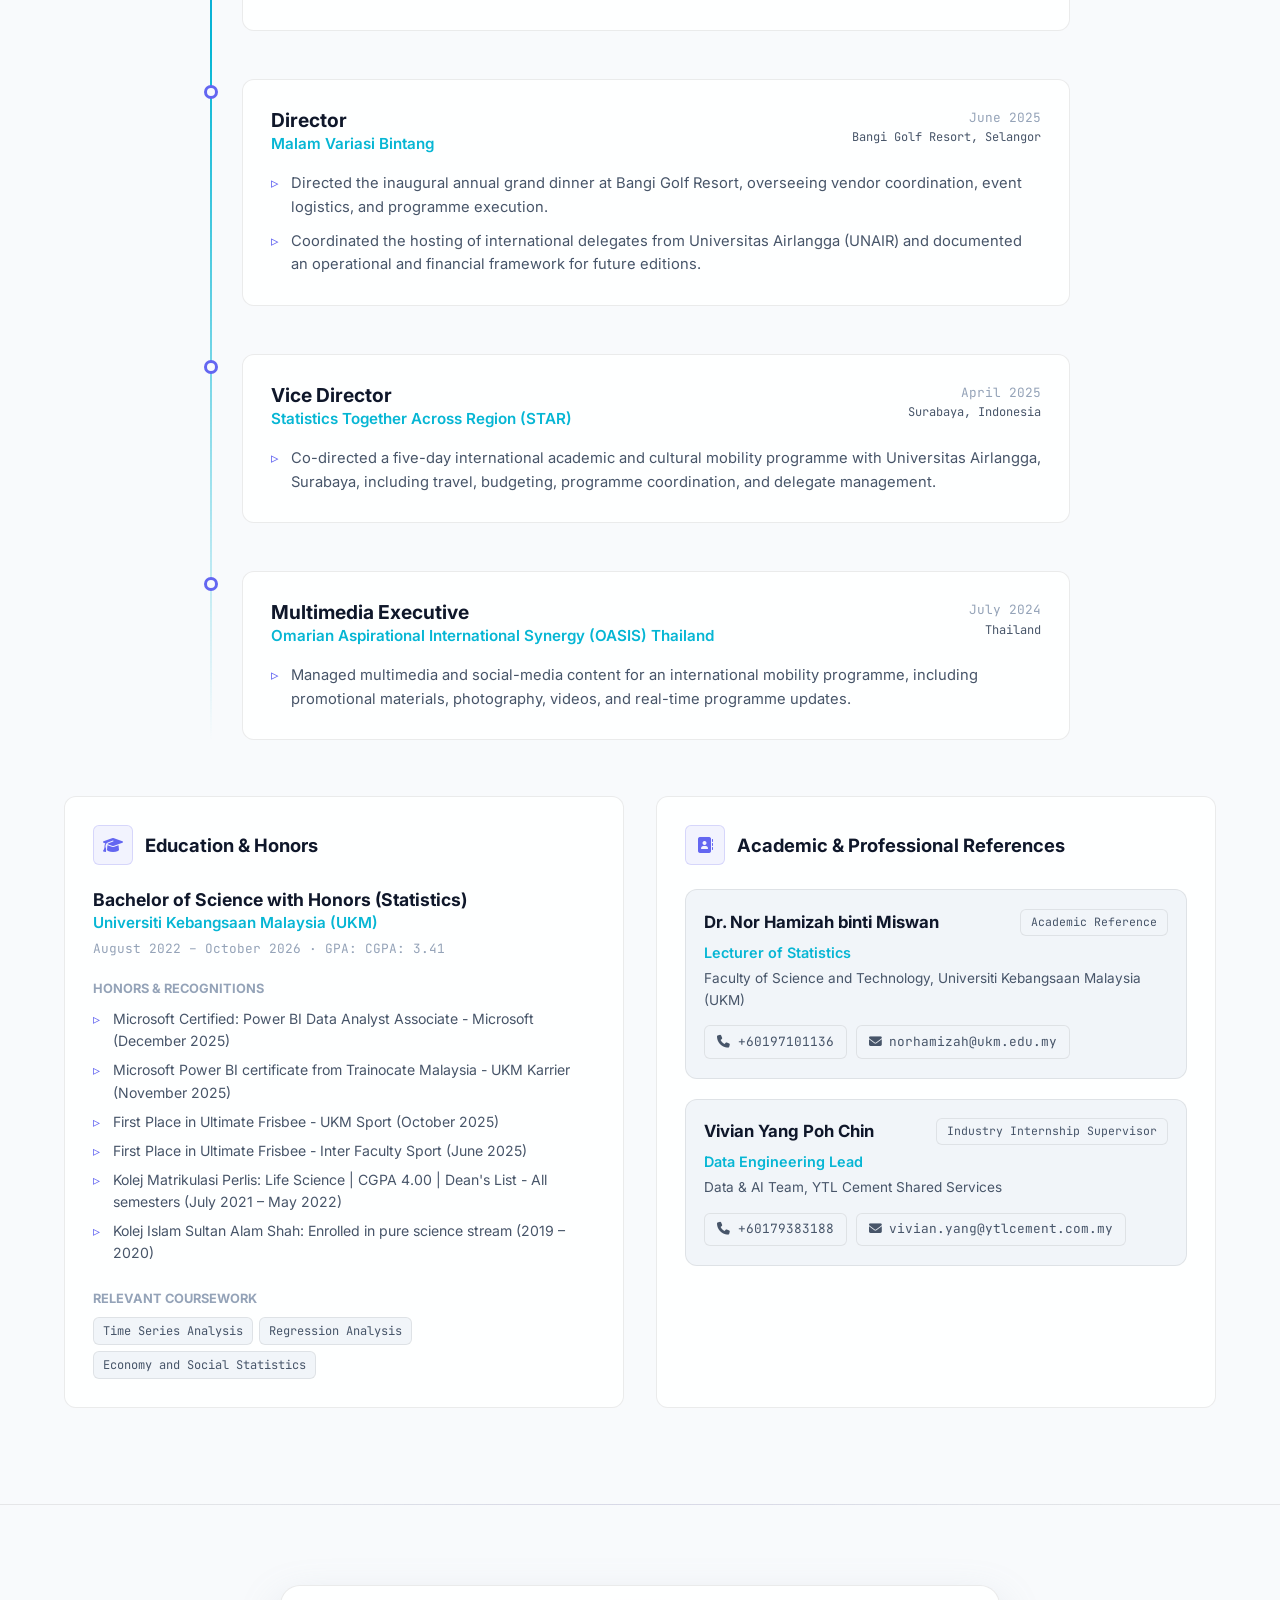
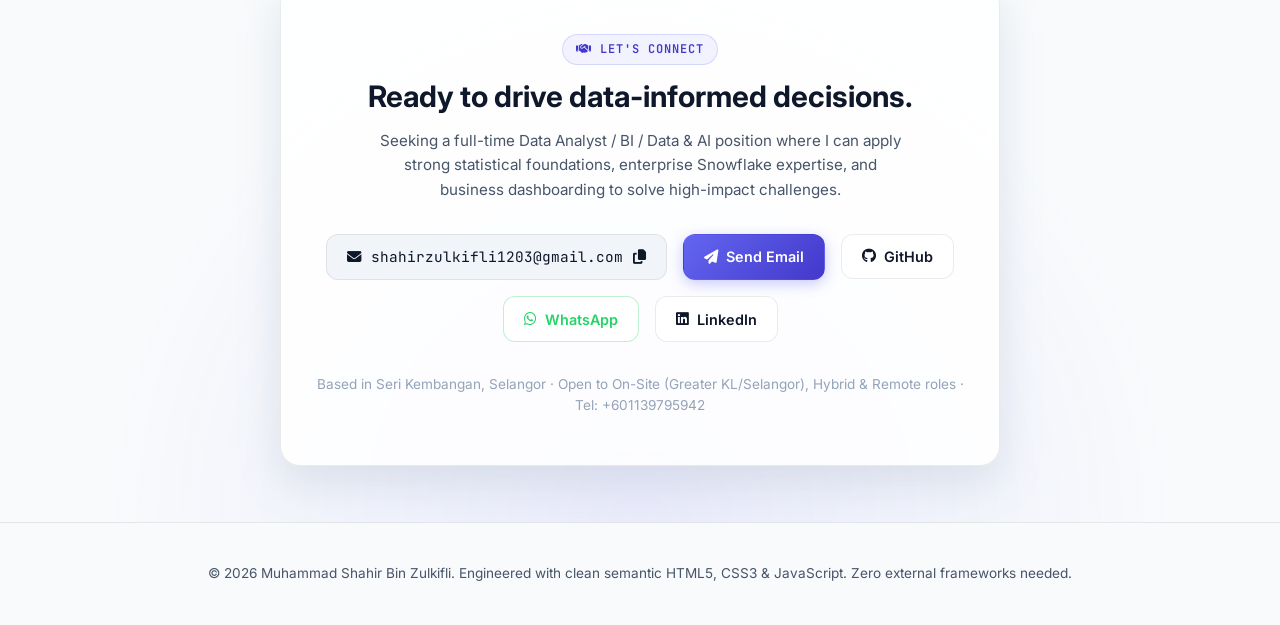
==== commit bb75bf2d: "Add files via upload" ====
--- a/index.html
+++ b/index.html
@@ -19,7 +19,115 @@
   <link rel="stylesheet" href="https://cdnjs.cloudflare.com/ajax/libs/font-awesome/6.5.1/css/all.min.css">
   
   <!-- Custom Stylesheet -->
-  <link rel="stylesheet" href="css/style.css?v=20260905_02">
+  <link rel="stylesheet" href="css/style.css?v=20260905_03">
+
+  <!-- Embedded Hero Styles (Guarantees Circular Photo & Left Layout Even if CSS is Cached) -->
+  <style>
+    .hero-grid {
+      display: grid !important;
+      grid-template-columns: 320px 1fr !important;
+      gap: 3.5rem !important;
+      align-items: center !important;
+    }
+    .hero-profile-card {
+      display: flex !important;
+      justify-content: center !important;
+      align-items: center !important;
+      width: 100% !important;
+    }
+    .hero-avatar-container {
+      position: relative !important;
+      width: 300px !important;
+      height: 300px !important;
+      max-width: 100% !important;
+      aspect-ratio: 1 / 1 !important;
+      margin: 0 auto !important;
+    }
+    .hero-circle-frame {
+      width: 100% !important;
+      height: 100% !important;
+      border-radius: 50% !important;
+      overflow: hidden !important;
+      border: 4px solid #1e293b !important;
+      box-shadow: 0 16px 40px rgba(0, 0, 0, 0.6), 0 0 35px rgba(56, 189, 248, 0.25) !important;
+      background: #0380f8 !important;
+      position: relative !important;
+      transition: transform 0.3s ease, box-shadow 0.3s ease !important;
+    }
+    .hero-avatar-container:hover .hero-circle-frame {
+      transform: scale(1.02) !important;
+      box-shadow: 0 20px 48px rgba(0, 0, 0, 0.7), 0 0 45px rgba(56, 189, 248, 0.35) !important;
+    }
+    .hero-round-img {
+      width: 100% !important;
+      height: 100% !important;
+      border-radius: 50% !important;
+      object-fit: cover !important;
+      object-position: center top !important;
+      display: block !important;
+    }
+    .hero-floating-badge {
+      position: absolute !important;
+      bottom: 8px !important;
+      left: -10px !important;
+      z-index: 10 !important;
+      background: rgba(15, 23, 42, 0.88) !important;
+      backdrop-filter: blur(14px) !important;
+      -webkit-backdrop-filter: blur(14px) !important;
+      border: 1px solid rgba(255, 255, 255, 0.15) !important;
+      border-radius: 14px !important;
+      padding: 0.7rem 1.15rem !important;
+      box-shadow: 0 12px 28px rgba(0, 0, 0, 0.55) !important;
+      pointer-events: none !important;
+      transition: transform 0.3s ease !important;
+    }
+    .hero-avatar-container:hover .hero-floating-badge {
+      transform: translateY(-2px) !important;
+    }
+    .floating-badge-title {
+      font-size: 0.92rem !important;
+      font-weight: 700 !important;
+      color: #ffffff !important;
+      margin-bottom: 0.2rem !important;
+      letter-spacing: -0.01em !important;
+      line-height: 1.2 !important;
+      white-space: nowrap !important;
+    }
+    .floating-badge-sub {
+      font-size: 0.74rem !important;
+      color: #94a3b8 !important;
+      font-weight: 500 !important;
+      white-space: nowrap !important;
+    }
+    .hero-title {
+      font-size: clamp(2rem, 4.2vw, 2.85rem) !important;
+      line-height: 1.2 !important;
+      word-break: break-word !important;
+    }
+    @media (max-width: 992px) {
+      .hero-grid {
+        grid-template-columns: 1fr !important;
+        gap: 2.25rem !important;
+        text-align: center !important;
+      }
+      .hero-avatar-container {
+        width: 250px !important;
+        height: 250px !important;
+      }
+      .hero-floating-badge {
+        bottom: 4px !important;
+        left: 50% !important;
+        transform: translateX(-50%) !important;
+        padding: 0.6rem 1rem !important;
+      }
+      .hero-avatar-container:hover .hero-floating-badge {
+        transform: translateX(-50%) translateY(-2px) !important;
+      }
+      .hero-ctas, .quick-links {
+        justify-content: center !important;
+      }
+    }
+  </style>
 </head>
 <body>
   <!-- Ambient background glow -->
@@ -29,7 +137,7 @@
   <header class="navbar">
     <div class="container nav-container">
       <a href="#" class="brand-logo" id="brand-link">
-        <img src="assets/shahir_profile_square.jpg" alt="Muhammad Shahir" id="nav-avatar-img" style="width: 38px; height: 38px; border-radius: 50%; object-fit: cover; border: 2px solid var(--accent-primary); display: block;">
+        <img src="assets/shahir_profile_square.jpg" onerror="this.onerror=null; this.src='assets/shahir_profile.jpg';" alt="Muhammad Shahir" id="nav-avatar-img" style="width: 38px; height: 38px; border-radius: 50%; object-fit: cover; border: 2px solid var(--accent-primary); display: block;">
         <span id="nav-brand-name">Muhammad Shahir</span>
       </a>
 
@@ -70,18 +178,18 @@
   <main>
     <!-- HERO SECTION -->
     <section class="hero-section" id="about">
-      <div class="container hero-grid">
+      <div class="container hero-grid" style="display: grid; grid-template-columns: minmax(280px, 320px) 1fr; gap: 3.5rem; align-items: center;">
         <!-- Hero Left / Profile Visual (Round Picture with Floating Badge) -->
-        <div class="hero-profile-card">
-          <div class="hero-avatar-container">
-            <div class="hero-circle-frame">
-              <img src="assets/shahir_profile_square.jpg" alt="Muhammad Shahir Bin Zulkifli" class="hero-round-img" id="hero-profile-img">
+        <div class="hero-profile-card" style="display: flex; justify-content: center; align-items: center; width: 100%;">
+          <div class="hero-avatar-container" style="position: relative; width: 300px; height: 300px; max-width: 100%; aspect-ratio: 1 / 1;">
+            <div class="hero-circle-frame" style="width: 100%; height: 100%; border-radius: 50%; overflow: hidden; border: 4px solid #1e293b; box-shadow: 0 16px 40px rgba(0, 0, 0, 0.6), 0 0 35px rgba(56, 189, 248, 0.25); background: #0380f8; position: relative;">
+              <img src="assets/shahir_profile_square.jpg" onerror="this.onerror=null; this.src='assets/shahir_profile.jpg';" alt="Muhammad Shahir Bin Zulkifli" class="hero-round-img" id="hero-profile-img" style="width: 100%; height: 100%; border-radius: 50%; object-fit: cover; object-position: center top; display: block;">
             </div>
             
             <!-- Floating Badge Overlapping Bottom-Left (Matching Reference) -->
-            <div class="hero-floating-badge">
-              <div class="floating-badge-title">Open to Opportunities</div>
-              <div class="floating-badge-sub">Data Analyst · BI · AI Solutions</div>
+            <div class="hero-floating-badge" style="position: absolute; bottom: 8px; left: -10px; z-index: 10; background: rgba(15, 23, 42, 0.88); backdrop-filter: blur(14px); -webkit-backdrop-filter: blur(14px); border: 1px solid rgba(255, 255, 255, 0.15); border-radius: 14px; padding: 0.7rem 1.15rem; box-shadow: 0 12px 28px rgba(0, 0, 0, 0.55); pointer-events: none;">
+              <div class="floating-badge-title" style="font-size: 0.92rem; font-weight: 700; color: #ffffff; margin-bottom: 0.2rem; letter-spacing: -0.01em; line-height: 1.2; white-space: nowrap;">Open to Opportunities</div>
+              <div class="floating-badge-sub" style="font-size: 0.74rem; color: #94a3b8; font-weight: 500; white-space: nowrap;">Data Analyst · BI · AI Solutions</div>
             </div>
           </div>
         </div>
